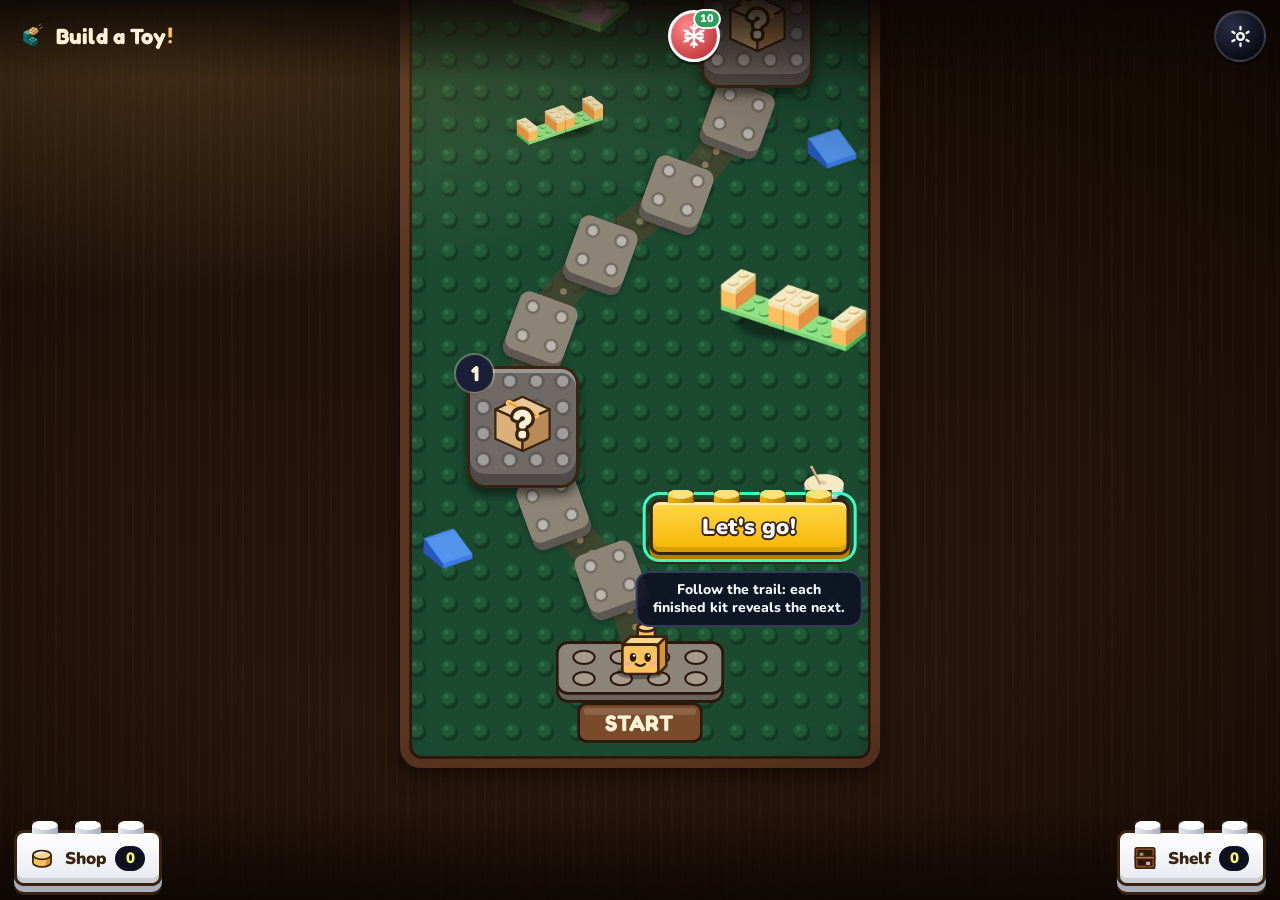
==== index.html @ f617d19a "Build a Toy! — versão web (bat-9c42437c9a61) Co-Authored-By: Claude Opus 5.5 <noreply@anthropic.com>" ====
<!doctype html>
<html lang="pt-BR">
<head>
<meta charset="utf-8">
<meta name="viewport" content="width=device-width,initial-scale=1,viewport-fit=cover,user-scalable=no">
<meta name="theme-color" content="#0c0604">
<meta name="apple-mobile-web-app-capable" content="yes">
<meta name="mobile-web-app-capable" content="yes">
<meta name="apple-mobile-web-app-status-bar-style" content="black-translucent">
<meta name="apple-mobile-web-app-title" content="Build a Toy!">
<link rel="apple-touch-icon" href="./apple-touch-icon.png">
<link rel="manifest" href="./manifest.webmanifest">
<title>Build a Toy!</title>
<link rel="icon" href="data:,">
  <script type="module" crossorigin src="./assets/index-BTfBE7_G.js"></script>
  <link rel="stylesheet" crossorigin href="./assets/index-BDLgvwLR.css">
</head>
<body>
<canvas id="cena"></canvas>
<div class="vinheta"></div>
<div id="carregando"><div class="logo grande" data-logo></div><p data-i18n="carregando">Acendendo a luminária…</p></div>

<!-- ===== mapa-tabuleiro (C2) + estante, lojinha e vitrine (C3; conteúdo montado por mapa.js, estante.js, loja.js e vitrine.js) ===== -->
<section id="mapa" class="tela" data-i18n-aria="mapaAria" aria-label="Mapa dos níveis"></section>
<section id="estante" class="tela" aria-labelledby="tituloEstante"></section>
<section id="loja" class="tela" aria-labelledby="tituloLoja"></section>
<div id="lojaFicha" role="dialog" aria-modal="true"></div>
<section id="vitrine" class="tela"></section>
<div id="ficha" role="dialog" aria-modal="true"></div>
<button id="pularCaminhada" type="button"></button>
<div id="mapaAviso" aria-live="polite"></div>

<!-- ===== HUD da partida ===== -->
<div id="botoes" class="so-jogo">
  <button class="redondo" id="btPausa" data-i18n-aria="pausaAria" aria-label="Pausa"><svg viewBox="0 0 24 24" fill="none" stroke="#fff" stroke-width="2.6" stroke-linecap="round"><path d="M5 7h14M5 12h14M5 17h14"/></svg></button>
  <button class="redondo" id="btSom" aria-label="Som ligado"><svg viewBox="0 0 24 24" fill="none" stroke="#fff" stroke-width="2.4" stroke-linecap="round" stroke-linejoin="round"><path d="M4 9.5h3.5L12 5.5v13l-4.5-4H4z" fill="#fff"/><path class="onda" d="M15.5 9a4 4 0 0 1 0 6"/><path class="onda" d="M18 6.5a7.5 7.5 0 0 1 0 11"/><path class="mudo" d="M16 9.5l5 5m0-5l-5 5" style="display:none"/></svg></button>
</div>
<div id="hud" class="so-jogo">
  <div class="hud-pilula">
    <div class="pilula bk-placa">
      <div class="selo"><i></i><i></i><b id="seloNum">1</b><small data-i18n="passo">PASSO</small></div>
      <div class="hud-meio">
        <div class="hud-titulo"><span data-i18n="passo">PASSO</span> <span id="tituloNum">1</span><small> / <span id="totalPassos">20</span></small></div>
        <div class="segs" id="segs"></div>
      </div>
      <span id="hudDesafio" class="hud-desafio" role="img" aria-label="Nível de desafio" hidden></span>
    </div>
    <div class="coracoes" id="coracoes" role="img" aria-label="3 corações"></div>
    <div id="combo" class="bk bk-amarelo" aria-hidden="true"><span class="combo-rot">COMBO</span><b id="comboNum">×1</b><span class="combo-barra"><i id="comboBarra"></i></span></div>
    <div id="nota" aria-hidden="true"></div>
  </div>
  <div id="cartaoPeca" class="bk-placa">
    <div class="cp-faixa" data-i18n="proximaPeca">PRÓXIMA PEÇA</div>
    <div class="cp-img"><img id="pecaImg" alt=""><span id="pecaCont">×1</span></div>
    <div id="pecaNome"></div><div id="pecaCor"></div>
    <span id="pecaAnuncio" aria-live="polite"></span>
  </div>
</div>
<div id="dica" class="so-jogo" aria-live="polite"></div>
<div id="bandejaA11y" class="so-leitor" role="group" aria-label="Bandeja de peças" data-i18n-aria="bandejaAria"></div>
<div id="semWebgl" class="tela" role="alert"><div class="menu-caixa bk-placa"><h2 data-i18n="semWebglTitulo">O 3D não abriu</h2><p data-i18n="semWebglTexto">Seu aparelho não conseguiu iniciar os gráficos. Seu progresso está salvo.</p><button class="bt prim bk bk-amarelo" id="btRecarregar" data-i18n="recarregar">Tentar de novo</button></div></div>

<!-- ===== cartões ===== -->
<div id="final" class="cartao-fixo" role="dialog" aria-modal="true" aria-labelledby="tituloFinal">
  <div class="cartao bk-placa">
    <div class="estrelas" id="estrelasFinal"></div>
    <div class="faixa"><div class="logo" data-logo="emp"></div><div class="etiqueta" id="etiquetaKit">CORA</div></div>
    <div class="corpo">
      <div class="titulo-final" id="tituloFinal" data-i18n="completa">MONTAGEM COMPLETA!</div>
      <div class="nota-linha"><span id="notaFinal" class="bk bk-amarelo nota-final"></span></div>
      <div class="moedas-linha" hidden><span class="so-leitor" id="fMoedasLeitor"></span><span class="moedas-vis" aria-hidden="true"><span class="moedas-ico"></span><b id="fMoedas">+0</b><small id="fMoedasDet"></small></span><span class="moedas-estante" id="fEstanteMsg" hidden></span></div>
      <div class="pilulas">
        <div class="pil"><span class="ico" style="background:#F3E743"><svg viewBox="0 0 24 24" fill="none" stroke="#0F121E" stroke-width="2.4" stroke-linejoin="round"><rect x="3" y="9" width="18" height="11" rx="2"/><path d="M6.5 9V6.5h4V9M13.5 9V6.5h4V9"/></svg></span><span id="fPecas">31</span><small data-i18n="pecas">PEÇAS</small></div>
        <div class="pil"><span class="ico" style="background:#3DE6D0"><svg viewBox="0 0 24 24" fill="none" stroke="#0F121E" stroke-width="2.6" stroke-linecap="round"><path d="M6 7h12M6 12h12M6 17h8"/></svg></span><span id="fPassos">20</span><small data-i18n="passos">PASSOS</small></div>
        <div class="pil"><span class="ico" style="background:#F59ACB"><svg viewBox="0 0 24 24" fill="none" stroke="#0F121E" stroke-width="2.4" stroke-linecap="round"><circle cx="12" cy="12" r="8"/><path d="M12 7.5V12l3 2"/></svg></span><span id="fTempo">00:00</span></div>
      </div>
      <!-- placar online: só aparece com o placar configurado (src/placar*.js) -->
      <div class="placar-linha" id="placarLinha" hidden><span class="pl-msg" id="fPlacarMsg" role="status" aria-live="polite"></span><button type="button" class="bk bk-branco bt-placar" id="btPlacarFinal"><span class="pl-trofeu"></span><span data-i18n="verPlacar">Ver placar</span></button></div>
    </div>
  </div>
  <div class="acoes">
    <p class="aviso-anuncio aviso-topo" id="avisoVitoria" data-i18n="avisoVitoria">Pode aparecer um anúncio antes de seguir no mapa.</p>
    <button class="bt prim bk bk-amarelo" id="btContinuar" disabled data-i18n="continuar">Continuar</button>
    <button class="bt bk bk-branco bt-dobrar" id="btDobrar" disabled hidden></button>
    <button class="bt bk bk-branco" id="btEstanteFinal" disabled data-i18n="voltarMapa">Voltar ao mapa</button>
  </div>
</div>
<!-- C3.1: contador de pininhos do cartão de vitória (as moedas voam da linha "+N" até aqui) -->
<div id="saldoVitoria" class="saldo-vitoria" hidden aria-hidden="true"><span class="sv-ico"></span><b id="svValor">0</b></div>
<div id="derrota" class="cartao-fixo" role="dialog" aria-modal="true" aria-labelledby="tituloCalma">
  <div class="cartao calma bk-placa">
    <div class="faixa suave"><div class="logo" data-logo="emp"></div><div class="etiqueta" id="etiquetaKit2">CORA</div></div>
    <div class="corpo">
      <div class="titulo-calma" id="tituloCalma" data-i18n="calmaTitulo">Vamos com calma</div>
      <p class="texto-calma" data-i18n="calmaTexto">Quando quiser, tente montar este kit de novo.</p>
      <div class="xicara" aria-hidden="true"></div>
    </div>
  </div>
  <div class="acoes">
    <button class="bt prim bk bk-amarelo bt-reviver" id="btReviver" disabled hidden><span class="rev-linha"><svg class="rev-cor" viewBox="0 0 24 22" aria-hidden="true"><path d="M12 21C5 15.4 1.5 11.6 1.5 7.4 1.5 4 4.1 1.5 7.3 1.5c2 0 3.7 1 4.7 2.6 1-1.6 2.7-2.6 4.7-2.6 3.2 0 5.8 2.5 5.8 5.9 0 4.2-3.5 8-10.5 13.6z" fill="#E8503A" stroke="#3A2410" stroke-width="2"/></svg><span class="rev-rot" data-i18n="reviver">Reviver com 1 coração</span></span><small class="rev-sub" data-i18n="reviverSub">assista um anúncio</small></button>
    <p class="aviso-anuncio" id="btReviverMsg" hidden data-i18n="reviverFalhou">Anúncio indisponível agora. Tente de novo.</p>
    <button class="bt prim bk bk-amarelo" id="btTentar" disabled data-i18n="tentar">Tentar de novo</button>
    <button class="bt bk bk-branco" id="btEstanteDerrota" disabled data-i18n="voltarMapa">Voltar ao mapa</button>
    <p class="aviso-anuncio" id="avisoDerrota" data-i18n="avisoDerrota">Pode aparecer um anúncio antes da nova tentativa.</p>
  </div>
</div>

<!-- ===== pausa, ajuda e configurações ===== -->
<div id="menu" class="sobreposicao" role="dialog" aria-modal="true">
  <div class="menu-caixa bk-placa">
    <div class="painel" id="pPausa">
      <h2 data-i18n="pausa">Pausa</h2>
      <button class="bt prim bk bk-amarelo" id="mContinuar" data-i18n="continuar">Continuar</button>
      <button class="bt bk bk-branco" id="mReiniciar" data-i18n="reiniciarNivel">Reiniciar nível</button>
      <button class="bt bk bk-branco" id="mComo" data-i18n="como">Como montar</button>
      <button class="bt bk bk-branco" id="mConfig" data-i18n="config">Configurações</button>
      <button class="bt bk bk-branco" id="mEstante" data-i18n="voltarMapa">Voltar ao mapa</button>
    </div>
    <div class="painel" id="pAjuda">
      <h2 data-i18n="como">Como montar</h2>
      <p data-i18n-html="ajuda1">O manual no tablet mostra o passo. A peça pedida aparece no cartão PRÓXIMA PEÇA, no canto.</p>
      <p data-i18n-html="ajuda2"><b>Toque</b> na peça certa da bandeja e ela voa até o lugar. Ou <b>arraste</b> e solte dentro do círculo ciano.</p>
      <p data-i18n-html="ajuda3">Arrastar a peça errada para dentro do círculo gasta um coração. Sem pressa: não tem relógio.</p>
      <button class="bt prim bk bk-amarelo" data-volta data-i18n="entendi">Entendi</button>
    </div>
    <div class="painel" id="pConfig">
      <h2 data-i18n="config">Configurações</h2>
      <label class="opcao"><span data-i18n="musica">Música</span><input type="checkbox" id="cMusica" checked></label>
      <label class="opcao"><span data-i18n="efeitos">Efeitos sonoros</span><input type="checkbox" id="cEfeitos" checked></label>
      <label class="opcao"><span data-i18n="vibrar">Vibrar ao encaixar</span><input type="checkbox" id="cVibrar" checked></label>
      <label class="opcao"><span><span data-i18n="conforto">Modo conforto</span> <small data-i18n="confortoSub">menos movimento, tela mais suave</small></span><input type="checkbox" id="cConforto"></label>
      <button class="bt bk bk-branco" id="cPrivacidade" hidden data-i18n="privacidade">Opções de privacidade</button>
      <a class="bt bk bk-branco" id="cPolitica" href="./privacidade.html" target="_blank" rel="noopener" data-i18n="politica">Política de privacidade</a>
      <label class="opcao"><span data-i18n="idioma">Idioma</span><select id="cIdioma"><option value="auto" data-i18n="idiomaAparelho">Idioma do aparelho</option><option value="pt-BR">Português (Brasil)</option><option value="en-US">English</option></select></label>
      <button class="bt prim bk bk-amarelo" data-volta data-i18n="voltar">Voltar</button>
    </div>
  </div>
</div>
<div id="manualGrande" class="sobreposicao" role="dialog" aria-modal="true" aria-label="Manual ampliado"><img id="manualImg" alt="" data-i18n-aria="manualAria"><button class="bt prim bk bk-amarelo" id="fecharManual" data-i18n="fecharManual">Fechar</button></div>
<div id="toque"></div>
<script>
// se o WebGL não existir ou a carga falhar antes de ficar pronto, mostra uma tela amigável (o save fica intacto)
(function(){var ok=false;try{var c=document.createElement('canvas');ok=!!(c.getContext('webgl2')||c.getContext('webgl'));}catch(e){}
var en=(navigator.language||'').toLowerCase().indexOf('en')===0;
window.__semWebgl=function(){var w=document.getElementById('semWebgl');if(!w)return;
 if(en){w.querySelector('h2').textContent="3D couldn't start";w.querySelector('p').textContent="Your device couldn't start the graphics. Your progress is saved.";w.querySelector('button').textContent='Try again';}
 document.getElementById('carregando').classList.add('fora');w.classList.add('ativa');
 try{window.Capacitor&&Capacitor.Plugins&&Capacitor.Plugins.SplashScreen&&Capacitor.Plugins.SplashScreen.hide();}catch(e){}};
if(!ok)document.addEventListener('DOMContentLoaded',window.__semWebgl);
window.addEventListener('error',function(){if(!window.__pronto)window.__semWebgl();},true);
setTimeout(function(){if(!window.__pronto)window.__semWebgl();},20000);
window.addEventListener('unhandledrejection',function(){if(!window.__pronto)window.__semWebgl();});
document.addEventListener('click',function(e){if(e.target&&e.target.id==='btRecarregar'){if(window.__recarregar)window.__recarregar();else location.reload();}});})();
</script>
<script>if ('serviceWorker' in navigator && isSecureContext) addEventListener('load', () => navigator.serviceWorker.register('./sw.js').catch(e => console.warn('sw', e)));</script>
</body>
</html>
---- assets/index-BDLgvwLR.css ----
@font-face{font-family:Fredoka;font-style:normal;font-weight:600;font-stretch:100%;font-display:swap;src:url(./Fredoka-600-latin-ext-CYrqKuxd.woff2)format("woff2");unicode-range:U+100-2BA,U+2BD-2C5,U+2C7-2CC,U+2CE-2D7,U+2DD-2FF,U+304,U+308,U+329,U+1D00-1DBF,U+1E00-1E9F,U+1EF2-1EFF,U+2020,U+20A0-20AB,U+20AD-20C4,U+2113,U+2C60-2C7F,U+A720-A7FF}@font-face{font-family:Fredoka;font-style:normal;font-weight:600;font-stretch:100%;font-display:swap;src:url(./Fredoka-600-latin-DM6njrJ3.woff2)format("woff2");unicode-range:U+??,U+131,U+152-153,U+2BB-2BC,U+2C6,U+2DA,U+2DC,U+304,U+308,U+329,U+2000-206F,U+20AC,U+2122,U+2191,U+2193,U+2212,U+2215,U+FEFF,U+FFFD}@font-face{font-family:Fredoka;font-style:normal;font-weight:700;font-stretch:100%;font-display:swap;src:url(./Fredoka-600-latin-ext-CYrqKuxd.woff2)format("woff2");unicode-range:U+100-2BA,U+2BD-2C5,U+2C7-2CC,U+2CE-2D7,U+2DD-2FF,U+304,U+308,U+329,U+1D00-1DBF,U+1E00-1E9F,U+1EF2-1EFF,U+2020,U+20A0-20AB,U+20AD-20C4,U+2113,U+2C60-2C7F,U+A720-A7FF}@font-face{font-family:Fredoka;font-style:normal;font-weight:700;font-stretch:100%;font-display:swap;src:url(./Fredoka-600-latin-DM6njrJ3.woff2)format("woff2");unicode-range:U+??,U+131,U+152-153,U+2BB-2BC,U+2C6,U+2DA,U+2DC,U+304,U+308,U+329,U+2000-206F,U+20AC,U+2122,U+2191,U+2193,U+2212,U+2215,U+FEFF,U+FFFD}@font-face{font-family:Nunito;font-style:normal;font-weight:700;font-display:swap;src:url(./Nunito-700-latin-ext-CXYtwYOx.woff2)format("woff2");unicode-range:U+100-2BA,U+2BD-2C5,U+2C7-2CC,U+2CE-2D7,U+2DD-2FF,U+304,U+308,U+329,U+1D00-1DBF,U+1E00-1E9F,U+1EF2-1EFF,U+2020,U+20A0-20AB,U+20AD-20C4,U+2113,U+2C60-2C7F,U+A720-A7FF}@font-face{font-family:Nunito;font-style:normal;font-weight:700;font-display:swap;src:url(./Nunito-700-latin-BzFMHfZw.woff2)format("woff2");unicode-range:U+??,U+131,U+152-153,U+2BB-2BC,U+2C6,U+2DA,U+2DC,U+304,U+308,U+329,U+2000-206F,U+20AC,U+2122,U+2191,U+2193,U+2212,U+2215,U+FEFF,U+FFFD}@font-face{font-family:Nunito;font-style:normal;font-weight:800;font-display:swap;src:url(./Nunito-700-latin-ext-CXYtwYOx.woff2)format("woff2");unicode-range:U+100-2BA,U+2BD-2C5,U+2C7-2CC,U+2CE-2D7,U+2DD-2FF,U+304,U+308,U+329,U+1D00-1DBF,U+1E00-1E9F,U+1EF2-1EFF,U+2020,U+20A0-20AB,U+20AD-20C4,U+2113,U+2C60-2C7F,U+A720-A7FF}@font-face{font-family:Nunito;font-style:normal;font-weight:800;font-display:swap;src:url(./Nunito-700-latin-BzFMHfZw.woff2)format("woff2");unicode-range:U+??,U+131,U+152-153,U+2BB-2BC,U+2C6,U+2DA,U+2DC,U+304,U+308,U+329,U+2000-206F,U+20AC,U+2122,U+2191,U+2193,U+2212,U+2215,U+FEFF,U+FFFD}@font-face{font-family:Nunito;font-style:normal;font-weight:900;font-display:swap;src:url(./Nunito-700-latin-ext-CXYtwYOx.woff2)format("woff2");unicode-range:U+100-2BA,U+2BD-2C5,U+2C7-2CC,U+2CE-2D7,U+2DD-2FF,U+304,U+308,U+329,U+1D00-1DBF,U+1E00-1E9F,U+1EF2-1EFF,U+2020,U+20A0-20AB,U+20AD-20C4,U+2113,U+2C60-2C7F,U+A720-A7FF}@font-face{font-family:Nunito;font-style:normal;font-weight:900;font-display:swap;src:url(./Nunito-700-latin-BzFMHfZw.woff2)format("woff2");unicode-range:U+??,U+131,U+152-153,U+2BB-2BC,U+2C6,U+2DA,U+2DC,U+304,U+308,U+329,U+2000-206F,U+20AC,U+2122,U+2191,U+2193,U+2212,U+2215,U+FEFF,U+FFFD}:root{--bk-contorno:#3a2410;--bk-am-1:#ffd84a;--bk-am-2:#f5b400;--bk-am-lado:#b97f00;--bk-am-pino:#ffe27a;--bk-br-1:#fff;--bk-br-2:#e6e9f0;--bk-br-lado:#a9afbf;--bk-br-pino:#fff;--bk-az-1:#3a4370;--bk-az-2:#1b2140;--bk-az-lado:#0b0e1e;--bk-az-pino:#4a548a;--bk-raio:10px}.bk-texto-branco{color:#fff;-webkit-text-stroke:.16em var(--bk-contorno);paint-order:stroke fill;text-shadow:0 .1em 0 var(--bk-contorno)}.bk{border:3px solid var(--bk-contorno);border-radius:var(--bk-raio);cursor:pointer;--cor1:var(--bk-br-1);--cor2:var(--bk-br-2);--lado:var(--bk-br-lado);--pino:var(--bk-br-pino);background:linear-gradient(180deg,var(--cor1) 0%,var(--cor2) 100%);box-shadow:inset 0 3px 0 #ffffff8c,inset 0 -5px 0 #0000001f,0 6px 0 var(--lado),0 9px 0 var(--bk-contorno);margin-top:13px;margin-bottom:9px;transition:transform 80ms,box-shadow 80ms;display:block;position:relative}.bk:before{content:"";pointer-events:none;background:radial-gradient(ellipse 13px 5px at 50% 4px,var(--pino) 0 92%,transparent 100%) 0 0/var(--bk-passo,40px) 13px space no-repeat, linear-gradient(90deg,transparent 7px,var(--cor2) 7px,var(--lado) calc(var(--bk-passo,40px) - 7px),transparent calc(var(--bk-passo,40px) - 7px)) 0 4px/var(--bk-passo,40px) 9px space no-repeat;height:13px;-webkit-mask:linear-gradient(90deg,transparent 7px,#000 7px calc(var(--bk-passo,40px) - 7px),transparent calc(var(--bk-passo,40px) - 7px)) 0 0/var(--bk-passo,40px) 100% space no-repeat;-webkit-mask:linear-gradient(90deg,transparent 7px,#000 7px calc(var(--bk-passo,40px) - 7px),transparent calc(var(--bk-passo,40px) - 7px)) 0 0/var(--bk-passo,40px) 100% space no-repeat;mask:linear-gradient(90deg,transparent 7px,#000 7px calc(var(--bk-passo,40px) - 7px),transparent calc(var(--bk-passo,40px) - 7px)) 0 0/var(--bk-passo,40px) 100% space no-repeat;filter:drop-shadow(2px 0 0 var(--bk-contorno)) drop-shadow(-2px 0 0 var(--bk-contorno)) drop-shadow(0 -2px 0 var(--bk-contorno));position:absolute;top:-12px;left:8px;right:8px}.bk:active{box-shadow:inset 0 3px 0 #ffffff80,inset 0 -5px 0 #0000001f,0 1px 0 var(--lado),0 4px 0 var(--bk-contorno);transform:translateY(5px)}.bk.bk-amarelo{--cor1:var(--bk-am-1);--cor2:var(--bk-am-2);--lado:var(--bk-am-lado);--pino:var(--bk-am-pino);color:#fff;-webkit-text-stroke:.16em var(--bk-contorno);paint-order:stroke fill;text-shadow:0 .1em 0 var(--bk-contorno)}.bk.bk-branco{color:var(--bk-contorno)}.bk.bk-azul{--cor1:var(--bk-az-1);--cor2:var(--bk-az-2);--lado:var(--bk-az-lado);--pino:var(--bk-az-pino);color:#fff}.bk[disabled],.bk[aria-disabled=true]{filter:saturate(.35)brightness(.78);cursor:default}.bk-placa{position:relative}.bk-placa:before{content:"";z-index:1;pointer-events:none;background:radial-gradient(ellipse 12px 4.5px at 50% 4px,var(--placa-pino,#fff) 0 92%,transparent 100%) 0 0/34px 12px space no-repeat, linear-gradient(90deg,transparent 5px,var(--placa-cor,#e9eef0) 5px,var(--placa-lado,#b8c0c8) 29px,transparent 29px) 0 4px/34px 8px space no-repeat;height:12px;filter:drop-shadow(2px 0 0 var(--bk-contorno)) drop-shadow(-2px 0 0 var(--bk-contorno)) drop-shadow(0 -2px 0 var(--bk-contorno));position:absolute;top:-11px;left:20px;right:20px;-webkit-mask:linear-gradient(90deg,#0000 5px,#000 5px 29px,#0000 29px) 0 0/34px 100% space no-repeat;mask:linear-gradient(90deg,#0000 5px,#000 5px 29px,#0000 29px) 0 0/34px 100% space no-repeat}@media (prefers-reduced-motion:reduce){.bk{transition:none}}#mapa{--L:min(calc(100vw - var(--sa-esq) - var(--sa-dir) - 16px),480px);--u:calc(var(--L)/360);z-index:10;color:#fff2d7;font-family:var(--fonte-texto);background:#1a0e07;display:none;position:fixed;inset:0}#mapa.ativa{display:block}@media (orientation:landscape){#mapa{--L:min(calc(100vw - var(--sa-esq) - var(--sa-dir) - 16px),480px,115vh)}}#mapa [hidden],#mapaAviso:empty{display:none!important}.mapa-fundo{background:repeating-linear-gradient(90deg,#ffffff05 0 2px,#0000 2px 11px),linear-gradient(#1a0e07,#2b170c);position:absolute;inset:0}.mapa-brilho{z-index:3;pointer-events:none;background:radial-gradient(70% 42% at 12% 3%,#ffc35e33,#0000 72%),radial-gradient(80% 70% at 46%,#0000 48%,#0c050180 86%,#060200bf 100%);position:absolute;inset:0}.mapa-rolagem{touch-action:pan-y;overscroll-behavior:contain;scrollbar-width:none;padding:calc(var(--sa-top) + 72px) 0 calc(var(--sa-baixo) + 132px);position:absolute;inset:0;overflow:hidden auto}.mapa-rolagem::-webkit-scrollbar{display:none}.mapa-rolagem.travada{overflow-y:hidden}.mapa-palco{width:calc(var(--u)*360);border-radius:calc(var(--u)*16);box-shadow:0 calc(var(--u)*6) calc(var(--u)*14) #00000080;contain:layout style;background-color:#1b4a31;margin:0 auto;position:relative}.mapa-palco:after{content:"";border-radius:inherit;pointer-events:none;box-shadow:inset 0 0 0 calc(var(--u)*7) #5a3420,inset 0 0 0 calc(var(--u)*9) #2b170c,inset 0 calc(var(--u)*9) calc(var(--u)*18) #00000059;position:absolute;inset:0}.placa-regiao{pointer-events:none;background-color:var(--pc);--pino:radial-gradient(circle at 45% 41%,#ffffff17 0 calc(var(--u)*1.4),transparent calc(var(--u)*2)), radial-gradient(circle at 50% 46%,var(--p0) 0 calc(var(--u)*4.6),var(--p1) calc(var(--u)*4.7) calc(var(--u)*5.6),transparent calc(var(--u)*6)), radial-gradient(circle at 55% 54%,#00000042 0 calc(var(--u)*5.8),transparent calc(var(--u)*6.8));background-image:var(--pino);background-size:calc(var(--u)*24) calc(var(--u)*24);background-position:0 var(--py,0);width:100%;position:absolute;left:0}.placa-regiao:not(.pr-base){box-shadow:inset 0 calc(var(--u)*-2) 0 #0b0f0c,inset 0 calc(var(--u)*-3) 0 #ffffff0f}.placa-regiao.pr-base{border-radius:0 0 calc(var(--u)*16) calc(var(--u)*16)}.placa-regiao.pr-topo{border-radius:calc(var(--u)*16) calc(var(--u)*16) 0 0}.placa-regiao.pr-topo.pr-base{border-radius:calc(var(--u)*16)}.placa-regiao.r1{--pc:#1b4a31;--p0:#215a3a;--p1:#1c4f33}.placa-regiao.r2{--pc:#3a3124;--p0:#463c2d;--p1:#3f3528}.placa-regiao.r3{--pc:#153526;--p0:#1b4331;--p1:#183b2b}.placa-regiao.r4{--pc:#262a35;--p0:#30353f;--p1:#2b303a;--nv:#dce8f0b3;background-image:radial-gradient(circle at calc(var(--u)*60) calc(var(--u)*59),var(--nv) 0 calc(var(--u)*4.4),transparent calc(var(--u)*4.9)), radial-gradient(circle at calc(var(--u)*108) calc(var(--u)*35),var(--nv) 0 calc(var(--u)*4.4),transparent calc(var(--u)*4.9)), radial-gradient(circle at calc(var(--u)*36) calc(var(--u)*131),var(--nv) 0 calc(var(--u)*4.4),transparent calc(var(--u)*4.9)),var(--pino);background-size:calc(var(--u)*120) calc(var(--u)*96),calc(var(--u)*168) calc(var(--u)*120),calc(var(--u)*216) calc(var(--u)*168),calc(var(--u)*24) calc(var(--u)*24),calc(var(--u)*24) calc(var(--u)*24),calc(var(--u)*24) calc(var(--u)*24);background-position:0 var(--py,0)}.placa-regiao.r5{--pc:#1c1938;--p0:#252147;--p1:#201c40;background-image:radial-gradient(circle at calc(var(--u)*84) calc(var(--u)*83),#ffe9a3 0 calc(var(--u)*2.6),#ffe9a32e calc(var(--u)*3) calc(var(--u)*5.2),transparent calc(var(--u)*5.6)), radial-gradient(circle at calc(var(--u)*156) calc(var(--u)*107),#f59acb 0 calc(var(--u)*2.4),#f59acb29 calc(var(--u)*2.8) calc(var(--u)*5),transparent calc(var(--u)*5.4)),var(--pino);background-size:calc(var(--u)*168) calc(var(--u)*144),calc(var(--u)*240) calc(var(--u)*192),calc(var(--u)*24) calc(var(--u)*24),calc(var(--u)*24) calc(var(--u)*24),calc(var(--u)*24) calc(var(--u)*24);background-position:0 var(--py,0)}.mapa-bandas{pointer-events:none;position:absolute;inset:0;overflow:clip visible}.banda{pointer-events:none;width:100%;height:0;position:absolute;top:0;left:0}.banda svg{pointer-events:none;width:100%;display:block;position:absolute;left:0;overflow:visible}.decor3d{pointer-events:none;opacity:0;transform-origin:50% 62%;-webkit-user-select:none;user-select:none;height:auto;transition:opacity .35s;position:absolute}.decor3d.pronta{opacity:1}.decor3d.ja{transition:none}.surp-pend{visibility:hidden}.faisca{width:calc(var(--u)*4);height:calc(var(--u)*4);margin:calc(var(--u)*-2) 0 0 calc(var(--u)*-2);border-radius:calc(var(--u)*1.2);pointer-events:none;position:absolute}#mapa.calmo .decor3d{transition-duration:.16s}.mapa-svg{pointer-events:none;width:100%;display:block;position:absolute;left:0;overflow:visible}.mapa-barra{z-index:6;pointer-events:none;padding:calc(var(--sa-top) + 10px) calc(var(--sa-dir) + 14px) 18px calc(var(--sa-esq) + 14px);background:linear-gradient(#0c0604db,#0c060400);justify-content:space-between;align-items:center;display:flex;position:absolute;top:0;left:0;right:0}.mapa-barra>*{pointer-events:auto}.mapa-barra .logo{font-size:22px}#mapa #btConfigEstante{position:static}#btColecao{z-index:6;right:calc(var(--sa-dir) + 14px);bottom:calc(var(--sa-baixo) + 18px);min-width:56px;height:56px;font:900 17px/1 var(--fonte-texto);white-space:nowrap;align-items:center;gap:8px;margin:0;padding:0 16px 0 14px;display:flex;position:absolute}#btColecao svg{flex:none;width:26px;height:26px}#btColecao .col-sep{display:none}#btColecao .col-n{font:900 15px/1 var(--fonte-texto);background:var(--tinta);color:#f3f572;border-radius:999px;padding:5px 9px}#btIrAtual{z-index:6;left:calc(var(--sa-esq) + 14px);bottom:calc(var(--sa-baixo) + 84px);width:52px;height:52px;position:absolute}.mapa-acoes{z-index:6;pointer-events:none;padding:22px calc(var(--sa-dir) + 14px) calc(var(--sa-baixo) + 14px) calc(var(--sa-esq) + 14px);background:linear-gradient(#0c060400,#0c0604d1);justify-content:space-between;align-items:flex-end;gap:10px;display:flex;position:absolute;bottom:0;left:0;right:0}.mapa-acoes>*{pointer-events:auto}#mapa.andando .mapa-acoes{visibility:hidden}.ma-bt{min-width:56px;height:56px;font:900 17px/1 var(--fonte-texto);white-space:nowrap;cursor:pointer;align-items:center;gap:8px;margin:0;padding:0 14px 0 10px;display:inline-flex;position:relative}.ma-ico{place-items:center;width:30px;height:30px;display:grid}.ma-ico svg{display:block}.ma-n{font:900 15px/1 var(--fonte-texto);background:var(--tinta);color:#f3f572;text-align:center;border-radius:999px;min-width:30px;padding:5px 9px}.ma-selo{border:2.5px solid var(--tinta);background:#e0585c;border-radius:50%;width:16px;height:16px;position:absolute;top:-5px;right:-5px}.ma-bt:focus-visible{outline:3px solid var(--ciano);outline-offset:3px}@media (max-width:359px){.ma-rot{display:none}}#mapa :focus-visible,.ficha :focus-visible,#pularCaminhada:focus-visible{outline:3px solid var(--ciano);outline-offset:4px}.mapa-seguir{z-index:5;width:calc(var(--u)*170);flex-direction:column;align-items:center;display:flex;position:absolute;transform:translate(-50%)}#btSeguir{min-width:calc(var(--u)*150);height:56px;font:900 22px/50px var(--fonte-texto);letter-spacing:.02em;margin:0;padding:0 30px}.mapa-dica{color:#f4fbff;font:800 14px/1.3 var(--fonte-texto);text-align:center;background:#0e1122e6;border:2px solid #333b60;border-radius:14px;margin:16px 0 0;padding:8px 14px}.casa{--cor:#8d8478;--lado:#5f5852;width:calc(var(--u)*46);height:calc(var(--u)*46);margin:calc(var(--u)*-23) 0 0 calc(var(--u)*-23);transform:rotate(var(--rot,0deg));pointer-events:none;position:absolute}.casa-topo{border-radius:calc(var(--u)*8);background-color:var(--cor);background-image:radial-gradient(circle at 50% 46%,#fff6 0 calc(var(--u)*3.4),#0003 calc(var(--u)*3.9) calc(var(--u)*5.2),transparent calc(var(--u)*5.6));box-shadow:0 calc(var(--u)*6) 0 var(--lado),0 calc(var(--u)*7) calc(var(--u)*5) #00000059;background-size:50% 50%;transition:background-color .2s,box-shadow .2s;position:absolute;inset:0}.mapa-niveis{margin:0;padding:0;list-style:none;position:absolute;inset:0}.no-mapa{width:calc(var(--u)*84);height:calc(var(--u)*84);margin:calc(var(--u)*-42) 0 0 calc(var(--u)*-42);color:inherit;font:inherit;cursor:pointer;touch-action:pan-y;--cor:#ffc35e;--lado:#d9952f;-webkit-tap-highlight-color:transparent;background:0 0;border:0;padding:0;position:absolute;overflow:visible}.no-mapa[data-estado=bloqueado]{--cor:#6f6a66;--lado:#4f4a47}.no-corpo{display:block;position:absolute;inset:0}.no-placa{width:100%;height:calc(var(--u)*92);box-sizing:border-box;border:calc(var(--u)*2.5) solid #3a2410;border-radius:calc(var(--u)*14);background-color:var(--lado);box-shadow:0 calc(var(--u)*5) calc(var(--u)*7) #00000080;position:absolute;top:0;left:0}.no-topo{height:calc(var(--u)*79);border-radius:calc(var(--u)*11.5);background-color:var(--cor);background-image:radial-gradient(circle at 50% 46%,#ffffff57 0 calc(var(--u)*4),#00000026 calc(var(--u)*4.4) calc(var(--u)*6),transparent calc(var(--u)*6.4));box-shadow:inset 0 calc(var(--u)*3) 0 #ffffff4d;background-size:25% 25%;position:absolute;top:0;left:0;right:0}.no-clarao{width:calc(var(--u)*100);height:calc(var(--u)*100);margin:calc(var(--u)*-50) 0 0 calc(var(--u)*-50);opacity:0;pointer-events:none;background:radial-gradient(circle,#fff2d7 0,#fff2d700 68%);border-radius:50%;position:absolute;top:50%;left:50%}.no-miolo{width:calc(var(--u)*70);height:calc(var(--u)*70);margin:calc(var(--u)*-35) 0 0 calc(var(--u)*-35);pointer-events:none;position:absolute;top:50%;left:50%}.no-img{object-fit:contain;pointer-events:none;width:100%;height:100%;position:absolute;inset:0}.no-caixa{inset:calc(var(--u)*9);display:block;position:absolute}.cx-base,.cx-tampa{background:50%/100% 100% no-repeat;width:100%;height:100%;display:block;position:absolute;top:0;left:0}.cx-base{background-image:url("data:image/svg+xml,%3Csvg xmlns='http://www.w3.org/2000/svg' viewBox='0 0 52 56'%3E%3Cg stroke='%233A2410' stroke-width='1.8' stroke-linejoin='round'%3E%3Cpolygon points='4,18 26,28 26,52 4,42' fill='%23D9B07A'/%3E%3Cpolygon points='26,28 48,18 48,42 26,52' fill='%23B88A55'/%3E%3C/g%3E%3C/svg%3E")}.cx-tampa{background-image:url("data:image/svg+xml,%3Csvg xmlns='http://www.w3.org/2000/svg' viewBox='0 0 52 56'%3E%3Cpolygon points='4,18 26,8 48,18 26,28' fill='%23E8C89A' stroke='%233A2410' stroke-width='1.8' stroke-linejoin='round'/%3E%3Cpath d='M15 13l22 10' stroke='%23FFC35E' stroke-width='5' stroke-linecap='round'/%3E%3Cpath d='M15 13l22 10' stroke='%233A2410' stroke-width='1' stroke-linecap='round' opacity='.35'/%3E%3C/svg%3E")}.cx-q{left:0;right:0;top:calc(var(--u)*12);text-align:center;font:700 calc(var(--u)*30)/1 var(--fonte-titulo);color:#fff2d7;-webkit-text-stroke:calc(var(--u)*5) #3a2410;paint-order:stroke fill;position:absolute}.no-selo{left:calc(var(--u)*-8);top:calc(var(--u)*-8);width:calc(var(--u)*28);height:calc(var(--u)*28);box-shadow:0 0 0 calc(var(--u)*1.6) #fff2d74d,0 calc(var(--u)*2) 0 #0006;color:#fff2d7;font:700 calc(var(--u)*16)/1 var(--fonte-titulo);background:#1a1f37;border-radius:50%;place-items:center;display:grid;position:absolute}.no-rotulo{left:calc(var(--u)*-34);right:calc(var(--u)*-34);top:calc(var(--u)*80);pointer-events:none;justify-content:center;display:flex;position:absolute}.no-nome{padding:calc(var(--u)*2.5) calc(var(--u)*11);border:calc(var(--u)*2) solid #3a2410;color:#3a2410;box-shadow:0 calc(var(--u)*2.5) 0 #d9952f;font:700 calc(var(--u)*15)/1.2 var(--fonte-titulo);white-space:nowrap;background:#ffc35e;border-radius:999px}.no-mapa[data-estado=concluido] .no-nome{box-shadow:0 calc(var(--u)*2.5) 0 #8a6a42;background:#c49763}.no-estrelas{left:0;right:0;top:calc(var(--u)*-31);height:calc(var(--u)*28);pointer-events:none;position:absolute}.est{width:calc(var(--u)*24);height:calc(var(--u)*24);fill:#00000059;stroke:#3a2410;stroke-width:1.5px;stroke-linejoin:round}.no-estrelas .est{top:calc(var(--u)*7);position:absolute}.no-estrelas .est:first-child{left:calc(50% - var(--u)*37);transform:rotate(-16deg)}.no-estrelas .est:nth-child(2){left:calc(50% - var(--u)*12);top:0}.no-estrelas .est:nth-child(3){left:calc(50% + var(--u)*13);transform:rotate(16deg)}.est.on{fill:#ffd84a}.no-tent{right:calc(var(--u)*-8);top:calc(var(--u)*-8);width:calc(var(--u)*28);height:calc(var(--u)*28);pointer-events:none;position:absolute}.no-tent svg{width:100%;height:100%;display:block}.no-halo-w{inset:calc(var(--u)*-9);pointer-events:none;position:absolute}.no-halo{border-radius:calc(var(--u)*22);border:calc(var(--u)*4) solid #ffc35ee6;animation:1.6s ease-in-out infinite mapaHalo;position:absolute;inset:0}@keyframes mapaHalo{0%{opacity:.95;transform:scale(.96)}to{opacity:0;transform:scale(1.15)}}.no-pino{width:calc(var(--u)*10);height:calc(var(--u)*10);margin:calc(var(--u)*-5) 0 0 calc(var(--u)*-5);border-radius:calc(var(--u)*3);opacity:0;pointer-events:none;border:1.5px solid #3a2410;position:absolute;top:50%;left:50%}.peao{pointer-events:none;z-index:4;width:0;height:0;position:absolute;top:0;left:0}.peao-sombra{left:calc(var(--u)*-17);top:calc(var(--u)*-5);width:calc(var(--u)*34);height:calc(var(--u)*10);opacity:.35;background:#000;border-radius:50%;position:absolute}.peao-arco{left:calc(var(--u)*-17);top:calc(var(--u)*-40);width:calc(var(--u)*40);height:calc(var(--u)*48);display:block;position:absolute}.peao-flip,.peao-resp,.peao-corpo{transform-origin:calc(var(--u)*17) calc(var(--u)*40);display:block;position:absolute;inset:0}.peao-corpo svg{width:100%;height:100%;display:block;overflow:visible}.peao-resp{animation:2.4s ease-in-out infinite mapaResp}@keyframes mapaResp{50%{transform:translateY(calc(var(--u)*-2))}}#mapa.andando .peao-resp,#mapa.calmo .peao-resp,#mapa.calmo .no-halo,body.conforto #mapa .peao-resp,body.conforto #mapa .no-halo{animation:none}#mapa.calmo .no-halo,body.conforto #mapa .no-halo{opacity:.55;transform:scale(1.06)}#mapa.calmo .casa-topo{transition-duration:.16s}@media (prefers-reduced-motion:reduce){#mapa .peao-resp,#mapa .no-halo{animation:none}#mapa .no-halo{opacity:.55;transform:scale(1.06)}}#pularCaminhada{z-index:30;cursor:pointer;touch-action:manipulation;-webkit-tap-highlight-color:transparent;background:0 0;border:0;margin:0;padding:0;display:none;position:fixed;inset:0}#pularCaminhada.visivel{display:block}.pular-txt{left:calc(var(--sa-esq) + 14px);bottom:calc(var(--sa-baixo) + 30px);color:#f4fbff;font:800 16px/1.2 var(--fonte-texto);white-space:nowrap;background:#0e1122e0;border:2px solid #333b60;border-radius:999px;padding:10px 22px;position:absolute}#mapaAviso{z-index:31;left:50%;bottom:calc(var(--sa-baixo) + 146px);color:#f4fbff;max-width:min(90vw,440px);font:800 16px/1.3 var(--fonte-texto);text-align:center;opacity:0;pointer-events:none;background:#0e1122f0;border:2px solid #333b60;border-radius:18px;padding:10px 18px;transition:opacity .2s;position:fixed;transform:translate(-50%)}#mapaAviso.visivel{opacity:1}#mapaAviso.com-atalho{pointer-events:auto;flex-direction:column;align-items:center;gap:10px;padding:12px 18px 14px;display:flex}#mapaAviso.com-atalho .bk{min-height:48px;font:900 17px/44px var(--fonte-texto);margin:0;padding:0 22px}.ficha{z-index:25;padding:calc(var(--sa-top) + 16px) 0 calc(var(--sa-baixo) + 14px);justify-content:center;align-items:flex-end;display:none;position:fixed;inset:0}.ficha.aberta{display:flex}.ficha-fundo{background:#0a080e9e;position:absolute;inset:0}.ficha-cartao{--placa-cor:#f3f572;--placa-lado:#c9a21e;--placa-pino:#fbfa9a;border:4px solid var(--tinta);width:min(92vw,440px);color:var(--tinta);background:#f3fbf0;border-radius:22px;margin-top:20px;position:relative;box-shadow:0 6px #080a1299,0 16px 34px #00000073}.ficha-faixa{border-bottom:4px solid var(--tinta);background:radial-gradient(circle,#f6f5aa 0 3px,#0000 3.5px) 0 0/18px 18px,linear-gradient(#f3f572,#ebcf3b);border-radius:17px 17px 0 0;justify-content:space-between;align-items:center;height:56px;padding:0 6px 0 18px;display:flex}.ficha-etiqueta{background:var(--tinta);color:#f3f572;font:900 13px/1 var(--fonte-texto);letter-spacing:.1em;border-radius:999px;padding:8px 14px}.ficha-fechar{border:3px solid var(--tinta);cursor:pointer;background:#fff;border-radius:50%;place-items:center;width:48px;height:48px;padding:0;display:grid;box-shadow:0 3px #b9bec9}.ficha-fechar svg{width:24px;height:24px}.ficha-corpo{max-height:calc(100vh - var(--sa-top) - var(--sa-baixo) - 120px);touch-action:pan-y;scrollbar-width:none;padding:16px 18px 22px;overflow-y:auto}.ficha-topo{align-items:center;gap:14px;display:flex}.ficha-img{object-fit:contain;background:radial-gradient(circle,#f3f5728c,#f3f57200 70%);flex:none;width:128px;height:128px}.ficha-textos{min-width:0}.ficha-textos h2{font:700 32px/1.05 var(--fonte-titulo);color:var(--tinta);margin:0}.ficha-sub{font:800 17px/1.2 var(--fonte-texto);color:#6b5236;margin:4px 0 0}.ficha-meta{font:900 13px/1.2 var(--fonte-texto);letter-spacing:.06em;color:#6b5236;margin:8px 0 0}.ficha-estado{font:800 15px/1.3 var(--fonte-texto);background:#fff1c7;border:2px solid #e3c776;border-radius:12px;margin:14px 0 0;padding:9px 12px}.ficha-estrelas{align-items:center;gap:14px;margin-top:14px;display:flex}.fe-st{gap:3px;display:flex}.ficha-estrelas .est{width:30px;height:30px}.fe-tempo{font:900 14px/1 var(--fonte-texto);color:#6b5236}.ficha-acoes{flex-direction:column;gap:6px;margin-top:10px;display:flex}.ficha-acoes .bk{width:100%;min-height:56px;font:900 21px/50px var(--fonte-texto);text-align:center;margin-top:16px;margin-bottom:9px;padding:0 18px}.ficha-acoes .bk[hidden]{display:none}@media (orientation:landscape) and (max-height:560px){.ficha{padding-top:calc(var(--sa-top) + 8px);padding-bottom:calc(var(--sa-baixo) + 8px);align-items:center}.ficha-cartao{width:min(60vw,440px);margin-top:12px}.ficha-faixa{height:46px}.ficha-fechar{width:44px;height:44px}.ficha-corpo{max-height:calc(100vh - var(--sa-top) - var(--sa-baixo) - 90px);padding:12px 16px 14px}.ficha-img{width:96px;height:96px}.ficha-textos h2{font-size:26px}.ficha-acoes{flex-direction:row;gap:12px;margin-top:2px}.ficha-acoes .bk{flex:1;width:auto;min-height:52px;margin-top:12px;font-size:18px;line-height:46px}}.no-mapa[data-dif=dificil] .no-placa{border-color:#e8503a;border-width:calc(var(--u)*3)}.no-desafio{pointer-events:none;position:absolute;inset:0}.no-desafio i{width:calc(var(--u)*9);height:calc(var(--u)*9);border:calc(var(--u)*1.6) solid #3a2410;box-shadow:inset 0 calc(var(--u)*1.4) 0 #ffffff73;background:#f2b628;border-radius:50%;position:absolute}.no-desafio i:first-child{left:calc(var(--u)*25);top:calc(var(--u)*3)}.no-desafio i:nth-child(2){right:calc(var(--u)*25);top:calc(var(--u)*3)}.no-desafio i:nth-child(3){left:calc(var(--u)*5);top:calc(var(--u)*63)}.no-desafio i:nth-child(4){right:calc(var(--u)*5);top:calc(var(--u)*63)}.no-pimenta{right:calc(var(--u)*-15);top:calc(var(--u)*2);width:calc(var(--u)*26);height:calc(var(--u)*26);box-shadow:0 0 0 calc(var(--u)*2) #3a2410,0 calc(var(--u)*2) 0 calc(var(--u)*2) #00000059;background:#fff2d7;border-radius:50%;place-items:center;display:grid;position:absolute}.no-pimenta svg{width:calc(var(--u)*22);height:calc(var(--u)*22);display:block}.no-mapa[data-dif=dificil] .no-tent{right:auto;left:calc(var(--u)*-8);top:calc(var(--u)*24)}.casa.pre-desafio:after{content:"";inset:calc(var(--u)*-4) calc(var(--u)*-4) calc(var(--u)*-10);border-radius:calc(var(--u)*11);border:calc(var(--u)*3) solid #e8503a;box-shadow:0 0 calc(var(--u)*6) #e8503a8c;pointer-events:none;position:absolute}.ficha-dif{flex-wrap:wrap;align-items:center;gap:6px 10px;margin:10px 0 0;display:flex}.ficha-dif[hidden]{display:none}.fd-selo{border:2px solid var(--tinta);font:900 13px/1.1 var(--fonte-texto);letter-spacing:.06em;color:var(--tinta);background:#cfe8f7;border-radius:999px;align-items:center;gap:4px;padding:4px 10px;display:inline-flex}.ficha-dif[data-dif=dificil] .fd-selo{color:#fff2d7;background:#e8503a;padding-left:6px}.fd-selo svg{flex:none;width:20px;height:20px;display:block}.fd-txt{font:800 14px/1.25 var(--fonte-texto);color:#6b5236}#fichaAviso.ficha-aviso{color:#6b5640;text-shadow:none;font-size:13px}#combo{z-index:3;pointer-events:none;cursor:default;--bk-passo:26px;text-align:center;transform-origin:50% 80%;min-width:76px;margin:0;padding:2px 12px 0;display:none;position:absolute;top:calc(100% + 14px);right:2px}#combo.visivel{display:block}#combo:before{left:6px;right:6px}#combo .combo-rot{font:900 11px/1 var(--fonte-texto);letter-spacing:.12em;-webkit-text-stroke:.28em var(--bk-contorno);margin-top:3px;display:block}#comboNum{font:900 30px/1.05 var(--fonte-titulo,var(--fonte-texto));padding-bottom:4px;display:block}#combo[data-faixa=laranja]{--cor1:#ffb255;--cor2:#f07a12;--lado:#a84e00;--pino:#ffc98a}#combo[data-faixa=vermelho]{--cor1:#ff6b5a;--cor2:#d9302a;--lado:#8e1a14;--pino:#ff968a}#combo[data-faixa=azul]{--cor1:#5ab0ff;--cor2:#1f6fd6;--lado:#0e3f86;--pino:#8cc8ff}body.paisagem #combo{top:6px;right:-90px}.combo-part{z-index:-1;background:var(--c);border:1.5px solid var(--bk-contorno);pointer-events:none;border-radius:2px;position:absolute}.combo-part:before{content:"";background:var(--c);border:1.5px solid var(--bk-contorno);border-bottom:0;border-radius:3px 3px 0 0;width:44%;height:4px;position:absolute;top:-4px;left:28%}#nota{z-index:3;pointer-events:none;white-space:nowrap;font:900 26px/1 var(--fonte-titulo);letter-spacing:.02em;color:#fff;-webkit-text-stroke:.2em var(--bk-contorno);paint-order:stroke fill;text-shadow:0 .12em 0 var(--bk-contorno);transform-origin:50% 70%;display:none;position:absolute;top:calc(100% + 92px);right:0}#nota.visivel{display:block}#nota[data-nota=perfeito]{color:#ffd84a;text-shadow:0 .12em 0 var(--bk-contorno),0 0 18px #ffd84aa6;font-size:30px}#nota[data-nota=otimo]{color:#7cc4ff}#nota[data-nota=bom]{color:#8fe08a}body.paisagem #nota{top:96px;right:-90px}.nota-linha{text-align:center;margin:-2px 0 4px}.nota-final{cursor:default;pointer-events:none;--bk-passo:30px;font:900 26px/1.1 var(--fonte-titulo);letter-spacing:.04em;margin:14px auto 2px;padding:4px 22px 6px;display:inline-block}.nota-final[data-nota=otimo]{--cor1:#7cc4ff;--cor2:#3a8be0;--lado:#1d5596;--pino:#a8d8ff}.nota-final[data-nota=bom]{--cor1:#8fe08a;--cor2:#45b04a;--lado:#24702a;--pino:#b8f0b0}#final.visivel .nota-final{animation:.42s cubic-bezier(.34,1.56,.64,1) .55s both carimbo}@keyframes carimbo{0%{opacity:0;transform:scale(1.9)rotate(-8deg)}60%{opacity:1;transform:scale(.92)rotate(2deg)}to{opacity:1;transform:none}}body.conforto #final.visivel .nota-final{animation:none}@media (prefers-reduced-motion:reduce){#final.visivel .nota-final{animation:none}}.bt-reviver{padding-top:8px;padding-bottom:7px;line-height:1.1}.bt-reviver .rev-linha{justify-content:center;align-items:center;gap:8px;display:flex}.bt-reviver .rev-cor{flex:none;width:24px;height:22px}.bt-reviver .rev-sub{font:800 13px/1.2 var(--fonte-texto);-webkit-text-stroke:.22em var(--bk-contorno);letter-spacing:.02em;margin-top:2px;display:block}.anuncio-teste{z-index:100;background:#08060ef0;place-items:center;display:grid;position:fixed;inset:0}.anuncio-teste .at-caixa{color:#e8e8f4;text-align:center;max-width:80vw;font:700 15px/1.35 var(--fonte-texto);border:3px dashed #7d7da0;border-radius:14px;justify-items:center;gap:10px;padding:28px 26px;display:grid}.anuncio-teste b{font:900 20px/1 var(--fonte-titulo);letter-spacing:.06em}.anuncio-teste .at-cont{font:900 44px/1 var(--fonte-titulo);color:#ffd84a;font-style:normal}#combo .combo-barra{border:2px solid var(--bk-contorno);-webkit-text-stroke:0;background:#14101e8c;border-radius:5px;height:7px;margin:3px -4px 5px;display:block;overflow:hidden}#combo .combo-barra i{transform-origin:0;will-change:transform;background:linear-gradient(#fff,#d8f6ff);height:100%;display:block}#combo.tenso .combo-barra i{background:linear-gradient(#ffe27a,#ff9a3d)}#combo.acabando .combo-barra i{background:linear-gradient(#ff8a7a,#e8503a)}#vitrine:before{content:"";height:calc(var(--sa-top) + 150px);pointer-events:none;background:linear-gradient(#0c0604cc,#0c060400);position:absolute;top:0;left:0;right:0}#vitrine:after{content:"";height:calc(var(--sa-baixo) + 110px);pointer-events:none;background:linear-gradient(#0c060400,#0c0604b8);position:absolute;bottom:0;left:0;right:0}#vitrine .v-bt{cursor:pointer;color:#fff;pointer-events:auto;touch-action:manipulation;background:radial-gradient(circle at 35% 30%,#2a2f45,#0b0d18 70%);border:2px solid #ffffff2e;border-radius:50%;flex:none;place-items:center;width:48px;height:48px;padding:0;display:grid;box-shadow:0 3px #00000073,inset 0 1px #ffffff1f}#vitrine .v-bt svg{width:54%;height:54%;display:block}#vitrine .v-bt:active{transform:translateY(2px)}#vitrine .v-bt[aria-pressed=true]{background:radial-gradient(circle at 35% 30%,#6a5420,#2a1f08 72%);border-color:#ffc35e}#vitrine .v-bt:focus-visible,#vitrine .bk:focus-visible{outline:3px solid var(--ciano,#3dfcbf);outline-offset:3px}#vitrine [hidden]{display:none!important}#btVoltarVitrine,#vitrine .v-seta{width:52px;height:52px}.v-topo{z-index:1;padding:calc(var(--sa-top) + 10px) calc(var(--sa-dir) + 12px) 0 calc(var(--sa-esq) + 12px);pointer-events:none;align-items:flex-start;gap:10px;display:flex;position:absolute;top:0;left:0;right:0}.v-titulos{pointer-events:none;flex:1;min-width:0;padding-top:2px}#tituloVitrine{font:700 24px/1.05 var(--fonte-titulo);overflow-wrap:anywhere;outline:none;margin:0}.v-sub{font:800 13px/1.2 var(--fonte-texto);color:#f1dfba;text-shadow:0 1px 2px #000,0 0 6px #0009;max-width:36em;margin:3px 0 0}.v-info{font:900 12px/1 var(--fonte-texto);letter-spacing:.04em;color:#ffe9b8;text-shadow:0 1px 2px #000;align-items:center;gap:10px;margin:5px 0 0;display:flex}.v-info:empty{display:none}.v-est{gap:2px;display:flex}.v-est svg{width:19px;height:19px}#vRemontar{pointer-events:auto;min-height:44px;font:900 15px/40px var(--fonte-texto);touch-action:manipulation;white-space:nowrap;margin-top:8px;padding:0 16px}.v-trilho{z-index:1;right:calc(var(--sa-dir) + 12px);pointer-events:none;flex-direction:column;gap:8px;display:flex;position:absolute;top:50%;transform:translateY(-50%)}.v-rodape{z-index:1;left:0;right:0;bottom:calc(var(--sa-baixo) + 10px);padding:0 calc(var(--sa-dir) + 12px) 0 calc(var(--sa-esq) + 12px);pointer-events:none;justify-content:center;align-items:center;gap:10px;display:flex;position:absolute}.v-rodape .bk{pointer-events:auto;min-height:52px;font:900 17px/46px var(--fonte-texto);white-space:nowrap;touch-action:manipulation;align-items:center;gap:8px;padding:0 18px;display:flex}.v-rodape .bk svg{flex:none;width:22px;height:22px}.v-rodape .bk-amarelo{font-size:18px}.v-dica{z-index:1;left:50%;bottom:calc(var(--sa-baixo) + 100px);color:#ffe9c8;width:max-content;max-width:min(84vw,460px);font:800 13px/1.25 var(--fonte-texto);text-align:center;pointer-events:none;background:#0c0604b8;border:1px solid #ffd69659;border-radius:999px;margin:0;padding:8px 14px;transition:opacity .6s;position:absolute;transform:translate(-50%)}.v-dica.some{opacity:0}@media (max-width:399px){#vSeparar span{clip:rect(0 0 0 0);width:1px;height:1px;position:absolute;overflow:hidden}#vSeparar{padding:0 14px}#tituloVitrine{font-size:22px}.v-rodape{gap:8px}}body.paisagem .v-dica{bottom:calc(var(--sa-baixo) + 76px);max-width:min(52vw,520px)}body.paisagem .v-topo{padding-right:calc(var(--sa-dir) + 12px)}@media (max-height:420px){#vitrine .v-bt{width:44px;height:44px}#btVoltarVitrine,#vitrine .v-seta{width:48px;height:48px}#vitrine:before{height:calc(var(--sa-top) + 96px)}.v-trilho{gap:5px}#tituloVitrine{font-size:21px}.v-sub{font-size:12px}.v-rodape .bk{min-height:46px;font-size:16px;line-height:40px}#vRemontar{min-height:40px;margin-top:5px;line-height:36px}}@media (prefers-reduced-motion:reduce){.v-dica{transition:none}}body.conforto .v-dica{transition:none}#cena{touch-action:none}#vitrine .v-acoes{flex-wrap:wrap;align-items:center;column-gap:8px;display:flex}#vitrine .v-acoes .v-vender{pointer-events:auto;min-height:44px;font:900 15px/40px var(--fonte-texto);touch-action:manipulation;white-space:nowrap;align-items:center;gap:6px;margin-top:8px;padding:0 14px;display:inline-flex}#vitrine .v-vender svg{flex:none}#vitrine .v-vender.confirmando{--cor1:#ff8f7e;--cor2:#f0604f;--lado:#b23a2e;--pino:#ffb3a6;color:#fff}.est-raiz{--est-tinta:#3a2410;--est-frente:#8a4f2c;--est-creme:#fff1d6;--veio-h:repeating-linear-gradient(180deg,transparent 0 3px,#7834141a 3px 4px,transparent 4px 9px,#7834141a 9px 11px,transparent 11px 15px);color:#fff2d7;font-family:var(--fonte-texto)}#estante{-webkit-user-select:none;user-select:none;background:0 0;overflow:hidden}#estante [hidden]{display:none!important}.est-cabeca{z-index:4;padding:calc(var(--sa-top) + 10px) calc(var(--sa-dir) + 14px) 22px calc(var(--sa-esq) + 14px);background:linear-gradient(#180c05f7 0,#180c05f0 calc(100% - 18px),#180c0500 100%);flex-wrap:wrap;align-items:center;gap:0 12px;display:flex;position:absolute;top:0;left:0;right:0}.est-cabeca:after{content:"";pointer-events:none;background:linear-gradient(90deg,#0000,#ffc35e2e 20% 80%,#0000);height:2px;position:absolute;bottom:16px;left:0;right:0}#estante #tituloEstante:focus-visible{outline:none}.est-cabeca #btVoltarEstante{flex:none}.est-titulos{flex:1;min-width:0}#tituloEstante{font:700 26px/1.08 var(--fonte-titulo);white-space:nowrap;text-overflow:ellipsis;outline:none;margin:0;padding:2px 2px 3px;overflow:hidden}.est-contador{font:900 13px/1.15 var(--fonte-texto);letter-spacing:.03em;color:#e9d3a8;text-shadow:0 1px #000;white-space:nowrap;text-overflow:ellipsis;margin:1px 0 0 2px;overflow:hidden}.est-chip{height:40px;font:900 18px/1 var(--fonte-texto);color:#ffe27a;background:#0e1122e0;border:2px solid #333b60;border-radius:999px;flex:none;align-items:center;gap:6px;padding:0 14px 0 8px;display:inline-flex;box-shadow:0 3px #00000073}.est-chip svg{flex:none;display:block}.est-ferramentas{flex-basis:100%;justify-content:center;gap:10px;padding-top:6px;display:flex}.est-raiz .est-bt{min-height:46px;font:900 16px/40px var(--fonte-texto);white-space:nowrap;touch-action:manipulation;--bk-passo:34px;justify-content:center;align-items:center;gap:7px;margin-top:13px;margin-bottom:9px;padding:0 16px;display:inline-flex}.est-raiz .est-bt svg{flex:none;display:block}#estOrganizar[aria-pressed=true]{color:#fff}@media (min-aspect-ratio:21/20){.est-ferramentas{flex-basis:auto;order:3;padding-top:0}.est-cabeca{column-gap:10px;padding-bottom:20px}#tituloEstante{font-size:23px}.est-raiz .est-bt{min-height:42px;margin-top:12px;margin-bottom:8px;padding:0 13px;font-size:15px;line-height:36px}}@media (max-width:379px){#tituloEstante{font-size:22px}.est-raiz .est-bt{padding:0 12px;font-size:15px}.est-ferramentas{gap:8px}}#estante :focus-visible{outline:3px solid var(--ciano);outline-offset:3px}.est-rolagem{z-index:1;touch-action:none;overscroll-behavior:contain;-webkit-overflow-scrolling:touch;scrollbar-width:none;padding:0;position:absolute;inset:0;overflow:auto}.est-rolagem::-webkit-scrollbar{display:none}.est-rolagem.arrastando{touch-action:none}.est-espaco{pointer-events:none;min-width:100%}.prateleira{pointer-events:none;position:absolute;left:0}.lugar{color:inherit;font:inherit;cursor:pointer;pointer-events:auto;-webkit-touch-callout:none;touch-action:none;-webkit-user-select:none;user-select:none;-webkit-tap-highlight-color:transparent;background:0 0;border:0;border-radius:16px;margin:0;padding:0;display:block;position:absolute;top:0}div.lugar{pointer-events:none}.lugar.vazio{cursor:default}button.lugar.vazio{cursor:pointer}#estante .lugar:focus{outline:none}#estante .lugar:focus-visible{outline:3px solid var(--est-creme);outline-offset:-3px;box-shadow:inset 0 0 0 2px #3a2410d9}#estante:not([data-modo=ver]) .lugar.ocupado{cursor:grab}.lugar.alvo,#estBau.alvo,#estGuardar.alvo{box-shadow:inset 0 0 0 3px var(--est-creme)}.est-vazia{z-index:5;box-sizing:border-box;border:3px solid var(--est-tinta);text-align:center;width:min(82%,340px);box-shadow:0 6px 0 #b98a55,0 9px 0 var(--est-tinta),0 18px 26px #0000008c;background:linear-gradient(#ffffff4d 0 3px,#0000 3px),repeating-linear-gradient(#0000 0 5px,#7834141f 5px 6px,#0000 6px 13px),#e8c89a;border-radius:14px;padding:16px 16px 6px;position:absolute;left:50%;transform:translate(-50%)rotate(-1.5deg)}.est-vazia-txt{font:700 20px/1.2 var(--fonte-titulo);color:#3a2410;margin:0}.est-vazia .est-bt{margin:16px auto 10px}#estBanner{z-index:5;padding:12px calc(var(--sa-dir) + 14px) calc(var(--sa-baixo) + 6px) calc(var(--sa-esq) + 14px);background:linear-gradient(180deg,#ffffff1f 0 2px,transparent 2px),var(--veio-h),#5a3420;border-top:3px solid var(--est-tinta);flex-wrap:wrap;justify-content:center;align-items:center;column-gap:10px;display:flex;position:absolute;bottom:0;left:0;right:0;box-shadow:0 -8px 22px #0000008c}.est-banner-linha{flex-basis:100%;justify-content:center;align-items:center;gap:10px;min-height:34px;display:flex}.est-banner-mao{background:#00000059;border-radius:10px;flex:none;place-items:center;width:44px;height:44px;display:grid;box-shadow:inset 0 0 0 2px #ffe27a99}.est-banner-mao img{object-fit:contain;width:40px;height:40px}.est-banner-txt{font:800 16px/1.25 var(--fonte-texto);color:#fff2d7;text-align:center;text-shadow:0 1px #000}.est-banner-bts{flex-wrap:wrap;justify-content:center;gap:8px 10px;max-width:100%;display:flex}#estBanner .est-banner-bts .est-bt{padding:0 12px}@media (min-aspect-ratio:21/20){#estBanner{flex-wrap:nowrap;padding-top:4px}.est-banner-linha{flex:1;justify-content:flex-start}}#estBauPainel{z-index:6;box-sizing:border-box;width:min(100%,640px);max-height:min(64vh,520px);padding:10px calc(var(--sa-dir) + 14px) calc(var(--sa-baixo) + 14px) calc(var(--sa-esq) + 14px);border:3px solid var(--est-tinta);background:linear-gradient(180deg,#ffffff38 0 3px,transparent 3px),var(--veio-h),var(--est-frente);border-bottom:0;border-radius:20px 20px 0 0;flex-direction:column;display:flex;position:absolute;bottom:0;left:50%;transform:translate(-50%);box-shadow:0 -10px 30px #0009}.bau-cabeca{justify-content:space-between;align-items:center;gap:10px;padding:0 0 8px;display:flex}#estBauTitulo{font:700 24px/1 var(--fonte-titulo);color:#fff;-webkit-text-stroke:.16em var(--est-tinta);paint-order:stroke fill;text-shadow:0 .1em 0 var(--est-tinta);align-items:center;gap:8px;margin:0;display:flex}#estBauTitulo svg{-webkit-text-stroke:0}.bau-fechar{width:46px;height:46px}.bau-lista{overscroll-behavior:contain;flex:auto;grid-template-columns:repeat(auto-fill,minmax(96px,1fr));grid-auto-rows:max-content;align-content:start;gap:10px;min-height:0;padding:4px 2px 8px;display:grid;overflow-y:auto}.bau-item{border:3px solid var(--est-tinta);cursor:pointer;color:#fff2d7;touch-action:manipulation;min-height:112px;box-shadow:0 4px 0 var(--est-tinta);background:radial-gradient(70% 50% at 50% 0,#ffd69633,#0000 70%),linear-gradient(#2b170c,#1a0e07);border-radius:12px;flex-direction:column;justify-content:flex-start;align-items:center;gap:4px;padding:8px 6px;display:flex}.bau-item:active{box-shadow:0 1px 0 var(--est-tinta);transform:translateY(3px)}.bau-foto{place-items:center;width:64px;height:64px;display:grid}.bau-foto img{object-fit:contain;opacity:0;width:64px;height:64px;transition:opacity .2s}.bau-foto img.pronta{opacity:1}.bau-nome{font:800 13px/1.15 var(--fonte-texto);text-align:center;-webkit-line-clamp:2;-webkit-box-orient:vertical;display:-webkit-box;overflow:hidden}.bau-vazio{font:800 15px/1.35 var(--fonte-texto);text-align:center;color:#fff2d7;background:#00000047;border-radius:12px;grid-column:1/-1;margin:6px 0 10px;padding:14px}.est-aviso{left:50%;bottom:calc(var(--sa-baixo) + 26px);z-index:7;border:3px solid var(--est-tinta);color:#2a1807;max-width:min(88vw,420px);font:800 15px/1.25 var(--fonte-texto);text-align:center;pointer-events:none;opacity:0;background:#f3fbf0;border-radius:14px;margin:0;padding:10px 16px;transition:opacity .2s,transform .2s;position:absolute;transform:translate(-50%,8px);box-shadow:0 4px #0006}.est-aviso.on{opacity:1;transform:translate(-50%)}#estante:not([data-modo=ver]) .est-aviso{bottom:calc(var(--sa-baixo) + 150px)}@media (min-aspect-ratio:21/20){#estante:not([data-modo=ver]) .est-aviso{bottom:calc(var(--sa-baixo) + 86px)}}#estBanner[data-modo=previa] .est-banner-txt{font-size:18px}#estPreviaAcao.confirmando{filter:saturate(1.2)brightness(1.05)}#estPreviaAcao svg{flex:none}#estante.em-previa .est-cabeca .est-contador{visibility:hidden}.est-raiz.calmo *,.est-raiz.calmo :before,.est-raiz.calmo :after,body.conforto .est-raiz *,body.conforto .est-raiz :before,body.conforto .est-raiz :after{transition:none!important;animation:none!important}@media (prefers-reduced-motion:reduce){.est-raiz *,.est-raiz :before,.est-raiz :after{transition:none!important;animation:none!important}}.est-zoom{right:calc(var(--sa-dir,0px) + 12px);z-index:4;flex-direction:column;gap:10px;display:flex;position:absolute;top:50%;transform:translateY(-50%)}.est-zoom[hidden]{display:none}.est-zoom .redondo{width:46px;height:46px;font:900 26px/1 var(--fonte-texto);color:#fff2d7;border:3px solid var(--est-tinta);touch-action:manipulation;-webkit-tap-highlight-color:transparent;background:#28160ab8;box-shadow:0 4px #00000059}.est-zoom .redondo:active{transform:translateY(2px);box-shadow:0 2px #00000059}#estante.arrastando .est-zoom{opacity:.35;pointer-events:none}#estSaldo.pulou{animation:.7s cubic-bezier(.3,1.6,.5,1) est-pulo}@keyframes est-pulo{0%{transform:scale(1)}35%{filter:brightness(1.35);transform:scale(1.28)}to{transform:scale(1)}}#estante.com-zona #estBanner{visibility:hidden}#estVender{z-index:8;left:calc(var(--sa-esq) + 10px);right:calc(var(--sa-dir) + 10px);bottom:calc(var(--sa-baixo) + 8px);pointer-events:none;align-items:stretch;gap:10px;animation:.18s ease-out est-vender-entra;display:flex;position:absolute}#estVender[hidden]{display:none}#estVender>div{pointer-events:auto;color:#fff;min-height:84px;font:900 18px/1.15 var(--fonte-texto);text-align:center;border:3px dashed #ffffffd9;border-radius:18px;flex:1;justify-content:center;align-items:center;gap:8px;padding:0 12px;transition:transform .12s,filter .12s;display:flex}#estVender>div[hidden]{display:none}#estZonaBau{background:linear-gradient(#8a6548,#5e4030);flex:0 0 34%;box-shadow:0 5px #3a2618,0 12px 22px #0006}#estZonaVender{background:linear-gradient(#ff8f7e,#e85a49);box-shadow:0 5px #9e3327,0 12px 22px #00000073}#estVender>div.alvo{filter:brightness(1.18);border-style:solid;transform:scale(1.05)}@keyframes est-vender-entra{0%{opacity:0;transform:translateY(30px)}to{opacity:1;transform:none}}#estante.calmo #estVender{animation:none}@media (max-height:500px){#estVender>div{min-height:58px;font-size:15px}}#loja,#lojaFicha{--l-papel:#fff4dc;--l-papel2:#f6e3ba;--l-tinta:#3a2410;--l-suave:#7a5a3a;--l-ambar:#ffc35e;--l-verde:#3fa85b;--l-x:0}#loja{color:#fff2d7;font-family:var(--fonte-texto);touch-action:pan-y;overscroll-behavior:contain;background:radial-gradient(90% 50% at 20% 0,#ffc35e3d,#0000 62%),repeating-linear-gradient(90deg,#ffc88c09 0 2px,#0000 2px 46px),#1c0f07}#loja.ativa{flex-direction:column;display:flex}#loja[hidden],#loja [hidden],#lojaFicha [hidden]{display:none!important}.so-leitor{clip:rect(0 0 0 0);white-space:nowrap;border:0;width:1px;height:1px;margin:-1px;padding:0;position:absolute;overflow:hidden}#loja :focus-visible,#lojaFicha :focus-visible{outline:3px solid var(--ciano);outline-offset:3px}.loja-cabeca{padding:calc(var(--sa-top) + 10px) calc(var(--sa-dir) + 14px) 8px calc(var(--sa-esq) + 14px);flex:none;align-items:center;gap:12px;display:flex}#tituloLoja{font:700 28px/1.05 var(--fonte-titulo);color:#ffe9be;text-shadow:0 2px #3a2410;outline:none;flex:1;margin:0}.loja-saldo{display:inline-flex;position:relative}.loja-saldo-vis{border:3px solid var(--l-tinta);color:var(--l-tinta);font:900 20px/1 var(--fonte-texto);background:linear-gradient(#fff4dc,#f6e3ba);border-radius:999px;align-items:center;gap:7px;min-height:44px;padding:6px 14px 6px 10px;display:inline-flex;box-shadow:0 3px #8a5a2b}.loja-abas-faixa{flex:none;position:relative}.loja-abas-faixa:after{content:"";pointer-events:none;background:linear-gradient(90deg,#0000,#1c0f07);width:26px;position:absolute;top:0;bottom:0;right:0}.loja-abas{padding:8px calc(var(--sa-dir) + 22px) 12px calc(var(--sa-esq) + 12px);scrollbar-width:none;touch-action:pan-x;scroll-behavior:smooth;gap:8px;display:flex;overflow-x:auto}.loja-abas::-webkit-scrollbar{display:none}.loja-abas [role=tab]{border:3px solid var(--l-tinta);color:#ffe9be;min-height:46px;font:800 15px/1 var(--fonte-texto);cursor:pointer;background:#6b4528;border-radius:14px 14px 6px 6px;flex:none;padding:0 16px;position:relative;box-shadow:inset 0 3px #ffffff24,0 3px #2a170a}.loja-abas [aria-selected=true]{color:#fff;-webkit-text-stroke:.14em var(--l-tinta);paint-order:stroke fill;text-shadow:0 .08em 0 var(--l-tinta);box-shadow:inset 0 3px 0 #ffffff8c,0 3px 0 #b97f00,0 5px 0 var(--l-tinta);background:linear-gradient(#ffd84a,#f5b400);transform:translateY(-1px)}.aba-selo{border:2.5px solid var(--l-tinta);background:#e0585c;border-radius:50%;width:16px;height:16px;position:absolute;top:-6px;right:-5px;box-shadow:0 0 0 2px #fff3}.loja-grade{overscroll-behavior:contain;touch-action:pan-y;min-height:0;padding:10px calc(var(--sa-dir) + 14px) 18px calc(var(--sa-esq) + 14px);outline:none;flex:auto;grid-template-columns:repeat(auto-fill,minmax(148px,1fr));align-content:start;gap:14px 12px;display:grid;overflow-y:auto}.loja-vazio{text-align:center;opacity:.6;grid-column:1/-1}.loja-pe{padding:4px 12px calc(var(--sa-baixo) + 8px);background:linear-gradient(#0000,#140a05 45%);flex:none;justify-content:center;display:flex}#lojaVerEstante{min-height:46px;font:900 15px/40px var(--fonte-texto);margin-top:12px;padding:0 20px}.item-loja{border:3px solid var(--l-tinta);background:linear-gradient(180deg,var(--l-papel),var(--l-papel2));color:var(--l-tinta);font:800 15px/1.15 var(--fonte-texto);text-align:center;cursor:pointer;box-shadow:inset 0 3px 0 #ffffffb3,0 5px 0 #8a5a2b,0 8px 0 var(--l-tinta);border-radius:18px;flex-direction:column;align-items:center;gap:6px;margin-bottom:8px;padding:12px 8px 10px;transition:transform .1s,box-shadow .1s;display:flex;position:relative}.item-loja:active{box-shadow:inset 0 3px 0 #fff9,0 1px 0 #8a5a2b,0 4px 0 var(--l-tinta);transform:translateY(4px)}.item-loja .il-img{aspect-ratio:4/3;border:3px solid var(--l-tinta);background:radial-gradient(70% 60% at 40% 35%,#5a3418,#2a160a 70%,#1a0d06);border-radius:12px;width:100%;display:block;position:relative;overflow:hidden;box-shadow:inset 0 0 0 2px #ffd69629}.il-img img,.lf-img img{object-fit:cover;width:100%;height:100%;transition:opacity .2s;display:block}.il-img img.carregando,.lf-img img.carregando{opacity:0}.il-img:has(img.carregando):after{content:"";background:radial-gradient(50% 45% at 45% 40%,#ffd69638,#0000 70%);animation:1.4s ease-in-out infinite alternate il-pulsa;position:absolute;inset:0}.lf-img:has(img.carregando):after{content:"";background:radial-gradient(50% 45% at 45% 40%,#ffd69638,#0000 70%);animation:1.4s ease-in-out infinite alternate il-pulsa;position:absolute;inset:0}@keyframes il-pulsa{0%{opacity:.35}to{opacity:1}}.il-nome{-webkit-line-clamp:2;word-break:break-word;-webkit-box-orient:vertical;justify-content:center;align-items:center;min-height:2.3em;display:-webkit-box;overflow:hidden}.il-preco{white-space:nowrap;border:2.5px solid var(--l-tinta);min-height:34px;font:900 16px/1 var(--fonte-texto);background:#ffe9a8;border-radius:999px;align-items:center;gap:5px;padding:3px 12px;display:inline-flex;box-shadow:inset 0 2px #fff9}.il-preco.p-falta{color:#5a4630;background:#e6dacb;border-style:dashed;padding:3px 8px;font-size:14px}.il-preco.p-possui{color:#1d5b2c;background:#cfefd2}.il-preco.p-equipado{background:var(--l-verde);color:#fff;-webkit-text-stroke:.12em #17562c;paint-order:stroke fill}.item-loja.falta .il-img img{filter:saturate(.6)brightness(.92)}.item-loja.equipado{border-color:#17562c;box-shadow:inset 0 3px #ffffffb3,0 5px #2f8a47,0 8px #17562c}.il-novo{border:2.5px solid var(--l-tinta);color:#fff;font:900 12px/1 var(--fonte-texto);box-shadow:0 2px 0 var(--l-tinta);-webkit-text-stroke:.1em var(--l-tinta);paint-order:stroke fill;background:#e0585c;border-radius:999px;padding:4px 10px;position:absolute;top:-10px;left:-8px;transform:rotate(-8deg)}.item-loja.misterio{cursor:default;color:#ffe9be;pointer-events:none;background:linear-gradient(#8a6240,#6f4b2e);border-style:dashed;box-shadow:inset 0 3px #ffffff2e,0 5px #3b2412,0 8px #1c0f07}.item-loja.misterio:active{transform:none}.il-caixa{aspect-ratio:1;border:3px solid var(--l-tinta);background:linear-gradient(#f2c887,#d9a15a);border-radius:12px;place-items:center;width:78%;display:grid;position:relative;box-shadow:inset 0 3px #fff6}.il-caixa b{font:700 44px/1 var(--fonte-titulo);color:#fff;-webkit-text-stroke:.12em var(--l-tinta);paint-order:stroke fill;text-shadow:0 .06em 0 var(--l-tinta);z-index:1;position:relative}.il-laco{border-left:3px solid var(--l-tinta);border-right:3px solid var(--l-tinta);background:#e0585c;width:16px;margin-left:-8px;position:absolute;top:0;bottom:0;left:50%}.item-loja.misterio .il-nome{min-height:2.3em;font-weight:800}#lojaAviso{left:50%;bottom:calc(var(--sa-baixo) + 70px);z-index:2;border:3px solid var(--l-tinta);max-width:90vw;color:var(--l-tinta);font:800 15px var(--fonte-texto);text-align:center;background:#fff1c7;border-radius:999px;margin:0;padding:8px 16px;position:fixed;transform:translate(-50%)}#lojaAviso:empty{display:none}#lojaFicha{z-index:26;padding:calc(var(--sa-top) + 16px) 0 calc(var(--sa-baixo) + 14px);font-family:var(--fonte-texto);justify-content:center;align-items:flex-end;display:none;position:fixed;inset:0}#lojaFicha.aberta{display:flex}.lf-fundo{background:#0a080ea3;position:absolute;inset:0}.lf-cartao{--placa-cor:#ffd84a;--placa-lado:#b97f00;--placa-pino:#ffe27a;border:4px solid var(--l-tinta);background:linear-gradient(180deg,var(--l-papel),var(--l-papel2));width:min(92vw,440px);max-height:100%;color:var(--l-tinta);border-radius:24px;outline:none;flex-direction:column;margin-top:20px;animation:.22s ease-out lf-sobe;display:flex;position:relative;box-shadow:0 6px #080a1299,0 18px 36px #00000080}.calmo .lf-cartao,.calmo .lf-confete span,.calmo .il-img:after,.calmo .lf-img:after{animation:none}@keyframes lf-sobe{0%{opacity:0;transform:translateY(24px)}to{opacity:1;transform:none}}.lf-x{z-index:2;border:3px solid var(--l-tinta);cursor:pointer;background:#fff;border-radius:50%;place-items:center;width:48px;height:48px;padding:0;display:grid;position:absolute;top:8px;right:8px;box-shadow:0 3px #b9a17b}.lf-x svg{width:22px;height:22px}.lf-palco{background:radial-gradient(circle at 50% 60%,#fff,#fff4dc00 70%);border-radius:20px 20px 0 0;flex:none;place-items:center;padding:14px 12px 4px;display:grid;position:relative}.lf-img{aspect-ratio:4/3;border:3px solid var(--l-tinta);background:radial-gradient(70% 60% at 40% 35%,#5a3418,#2a160a 70%,#1a0d06);border-radius:16px;width:100%;max-width:400px;max-height:clamp(150px,30vh,300px);margin:0 auto;position:relative;overflow:hidden;box-shadow:0 4px #3a241059}.lf-confete{pointer-events:none;position:absolute;inset:0;overflow:hidden}.lf-confete span{animation:1.2s ease-out both lf-pop;animation-delay:var(--at);position:absolute;bottom:30%;left:50%}@keyframes lf-pop{0%{opacity:0;transform:translate(0)scale(.4)}15%{opacity:1}to{transform:translate(var(--dx),-120px) scale(1);opacity:0}}.lf-corpo{touch-action:pan-y;min-height:0;padding:6px 18px 16px;overflow-y:auto}.lf-cartao h2{font:700 28px/1.05 var(--fonte-titulo);color:var(--l-tinta);margin:0;padding-right:44px}.lf-desc{font:700 16px/1.3 var(--fonte-texto);color:#5a4026;margin:6px 0 0}.lf-combina{font:800 14px/1.3 var(--fonte-texto);background:#fff;border:2px solid #e3c776;border-radius:12px;margin:8px 0 0;padding:7px 12px}.lf-estado{min-height:1.3em;font:900 15px/1.3 var(--fonte-texto);color:#1d5b2c;margin:8px 0 0}.lf-estado.neutro{color:var(--l-suave)}.lf-estado.erro{color:#b3262c}.lf-estado:empty{display:none}.lf-acoes{flex-direction:column;gap:2px;margin-top:6px;display:flex}.lf-acoes .bk{min-height:54px;font:900 19px/48px var(--fonte-texto);text-align:center;justify-content:center;align-items:center;gap:8px;padding:0 16px;display:flex;overflow:visible}.lf-principal{margin-top:16px;overflow:hidden}.lf-principal svg{filter:drop-shadow(0 2px #3a241099);flex:none}.lf-principal.confirmando,.lf-principal.em-uso{--cor1:#8be79a;--cor2:#3fbf5c;--lado:#23823b;--pino:#b5f2bf}.lf-tempo{transform-origin:0;background:#ffffffbf;height:6px;animation:linear forwards lf-tempo;position:absolute;bottom:0;left:0;right:0}@keyframes lf-tempo{0%{transform:scaleX(1)}to{transform:scaleX(0)}}.lf-sec{flex-wrap:wrap;gap:0 12px;display:flex}.lf-sec .bk{flex:40%;min-width:0;font-size:17px}.lf-sec .lf-exemplo{flex-basis:100%}@media (max-height:480px){.loja-cabeca{padding-top:calc(var(--sa-top) + 6px);padding-bottom:2px}#tituloLoja{font-size:24px}.loja-saldo-vis{min-height:38px;font-size:18px}.loja-abas{padding-top:4px;padding-bottom:10px}.loja-abas [role=tab]{min-height:42px}.loja-grade{grid-template-columns:repeat(auto-fill,minmax(132px,1fr));gap:12px 10px}.il-nome{font-size:14px}.loja-pe{display:none}#lojaFicha{padding-top:calc(var(--sa-top) + 6px);padding-bottom:calc(var(--sa-baixo) + 6px);align-items:center}.lf-cartao{width:min(88vw,720px);max-height:calc(100vh - var(--sa-top) - var(--sa-baixo) - 22px);flex-direction:row;align-items:stretch;margin-top:12px}.lf-palco{border-radius:20px 0 0 20px;flex:0 0 40%;align-items:center;padding:10px;display:flex}.lf-img{max-height:none}.lf-corpo{flex:1;padding:12px 14px 12px 4px}.lf-cartao h2{font-size:24px}.lf-desc{margin-top:4px;font-size:15px}.lf-acoes .bk{min-height:48px;font-size:17px;line-height:42px}.lf-principal{margin-top:12px}}@media (prefers-reduced-motion:reduce){.il-img:after,.lf-img:after{animation:none!important}.item-loja,.lf-cartao,.lf-confete span,.lf-tempo{transition:none;animation:none}.loja-abas{scroll-behavior:auto}}.item-loja .il-img.il-img-misterio{background:radial-gradient(at 50% 42%,#ffce824d,#ffce8200 62%),radial-gradient(circle,#7a5434 0 4.5px,#00000040 5.5px,#0000 6.5px) 0 0/22px 22px,linear-gradient(#5c3d24,#3f2816);place-items:center;display:grid}.il-caixa3d{aspect-ratio:52/56;--u:calc(100cqw / 52);filter:drop-shadow(0 6px 4px #00000073);height:86%;display:block;position:relative;container-type:inline-size}.il-caixa3d .cx-base,.il-caixa3d .cx-tampa{position:absolute;inset:0}.il-caixa3d .cx-q{top:calc(var(--u)*13);font-size:calc(var(--u)*24);-webkit-text-stroke:calc(var(--u)*4) #3a2410}.placar-sob{z-index:40}.apelido-sob{z-index:45}.placar-sob,.apelido-sob{touch-action:pan-y}.placar-caixa{--placa-cor:#f3f572;--placa-lado:#c9a21e;--placa-pino:#fbfa9a;width:min(92vw,440px);max-height:calc(100vh - var(--sa-top) - var(--sa-baixo) - 48px);max-height:calc(100dvh - var(--sa-top) - var(--sa-baixo) - 48px);border:4px solid var(--tinta);color:var(--tinta);background:#f3fbf0;border-radius:22px;flex-direction:column;margin-top:14px;display:flex;position:relative;box-shadow:0 6px #080a1299,0 16px 34px #00000073}.placar-faixa{border-bottom:4px solid var(--tinta);background:radial-gradient(circle,#f6f5aa 0 3px,#0000 3.5px) 0 0/18px 18px,linear-gradient(#f3f572,#ebcf3b);border-radius:17px 17px 0 0;flex:none;justify-content:space-between;align-items:center;height:56px;padding:0 6px 0 14px;display:flex}.placar-etiqueta{background:var(--tinta);color:#f3f572;font:900 13px/1 var(--fonte-texto);letter-spacing:.1em;border-radius:999px;align-items:center;gap:6px;padding:6px 14px 6px 8px;display:inline-flex}.pl-trofeu svg{display:block}.placar-corpo{flex-direction:column;flex:auto;min-height:0;padding:14px 16px 12px;display:flex;overflow:hidden}.placar-corpo>*{flex:none}.placar-corpo h2{font:700 30px/1.05 var(--fonte-titulo);margin:0}.placar-sub{font:800 15px/1.2 var(--fonte-texto);color:#6b5236;margin:4px 0 0}.placar-estado{font:800 15px/1.35 var(--fonte-texto);color:#4c4f60;flex-wrap:wrap;align-items:center;gap:8px 12px;margin-top:12px;display:flex}.placar-estado[hidden]{display:none}.placar-estado[data-tipo=erro]{color:#6a2a1a;background:#ffe3dc;border:2px solid #e0a090;border-radius:12px;padding:10px 12px}.placar-estado[data-tipo=vazio]{text-align:center;background:#fff1c7;border:2px solid #e3c776;border-radius:12px;justify-content:center;padding:12px}.pl-tentar{min-height:46px;font:900 16px/40px var(--fonte-texto);margin:12px 0 6px;padding:0 18px}.pl-blocos{align-items:flex-end;gap:5px;height:22px;display:inline-flex}.pl-blocos i{border:2.5px solid var(--tinta);background:#ffd84a;border-radius:3px;width:14px;height:14px;animation:.9s ease-in-out infinite plPula}.pl-blocos i:nth-child(2){background:#3de6d0;animation-delay:.15s}.pl-blocos i:nth-child(3){background:#f59acb;animation-delay:.3s}@keyframes plPula{0%,60%,to{transform:translateY(0)}30%{transform:translateY(-7px)}}.placar-lista{touch-action:pan-y;overscroll-behavior:contain;scrollbar-width:thin;flex-direction:column;gap:6px;min-height:0;margin:10px -6px 0;padding:4px 6px 6px;list-style:none;display:flex;overflow-y:auto;flex:0 auto!important}.placar-lista:empty{display:none}.pl-linha{border:3px solid var(--tinta);min-height:44px;font:800 16px/1.15 var(--fonte-texto);background:#fff;border-radius:12px;grid-template-columns:40px 1fr auto;align-items:center;gap:10px;padding:4px 12px 4px 4px;display:grid;box-shadow:inset 0 -4px #00000012,0 3px #b9bec9}.pl-pos{border:2.5px solid var(--tinta);width:32px;height:32px;font:900 15px/1 var(--fonte-texto);background:#e6e9f0;border-radius:9px;place-items:center;display:grid}.pl-linha.top1 .pl-pos{background:#ffd84a}.pl-linha.top2 .pl-pos{background:#d8dee8}.pl-linha.top3 .pl-pos{background:#e9a36a}.pl-nome{text-overflow:ellipsis;white-space:nowrap;min-width:0;overflow:hidden}.pl-voce{background:var(--tinta);color:#f3f572;font:900 11px/1.2 var(--fonte-texto);letter-spacing:.06em;vertical-align:2px;border-radius:999px;margin-left:2px;padding:2px 7px;display:inline-block}.pl-tempo{font:900 17px/1 var(--fonte-texto);font-variant-numeric:tabular-nums;letter-spacing:.02em}.pl-linha.eu{background:linear-gradient(#fff6b0,#ffe36a);box-shadow:inset 0 -4px #00000012,0 3px #c9a21e,0 0 0 3px #fff8,0 0 14px #ffd84a99}.placar-eu{border:3px solid var(--tinta);font:900 16px/1.3 var(--fonte-texto);text-align:center;background:#ffe36a;border-radius:12px;margin:12px 0 0;padding:10px 12px}.placar-eu[hidden]{display:none}.placar-acoes{gap:10px;margin-top:6px;display:flex}.placar-acoes .bk{min-height:52px;font:900 18px/1.1 var(--fonte-texto);text-align:center;flex:1;margin-top:16px;margin-bottom:9px;padding:0 12px}.pl-apelido{flex-direction:column;justify-content:center;align-items:center;gap:1px;min-width:0;display:flex}.pl-apelido .pl-ap-rot{font:800 11px/1 var(--fonte-texto);color:#6b5236}.pl-apelido b{text-overflow:ellipsis;white-space:nowrap;max-width:100%;font:900 15px/1.15 var(--fonte-texto);overflow:hidden}.pl-apelido .pl-ap-trocar{font:800 11px/1 var(--fonte-texto);color:#6b5236;text-decoration:underline}.pl-apagar{color:#7a6a58;min-height:44px;font:800 13px/1.2 var(--fonte-texto);cursor:pointer;background:0 0;border:0;margin:6px auto 0;padding:0 10px;text-decoration:underline;display:block}.placar-sob :focus-visible,.apelido-sob :focus-visible{outline:3px solid var(--ciano);outline-offset:3px}.apelido-caixa h2{font-size:26px}.ap-texto{color:#4c4f60;font:700 15px/1.4 var(--fonte-texto)!important}.ap-rot{font:900 14px/1 var(--fonte-texto);letter-spacing:.06em;text-transform:uppercase;margin-top:12px;display:block}#apelidoCampo{border:3px solid var(--tinta);width:100%;min-height:52px;color:var(--tinta);font:800 18px/1 var(--fonte-texto);-webkit-user-select:text;user-select:text;touch-action:manipulation;background:#fff;border-radius:14px;margin-top:6px;padding:0 14px;display:block;box-shadow:inset 0 3px #00000014}#apelidoCampo::placeholder{color:#9a8f80}#apelidoCampo[aria-invalid=true]{background:#fff6f4;border-color:#c0392b}.ap-regra{color:#6b5236;font:700 13px/1.2 var(--fonte-texto)!important;margin:6px 0 0!important}.ap-sugestao{font:800 14px/1 var(--fonte-texto);flex-wrap:wrap;align-items:center;gap:8px;margin-top:10px;display:flex}.ap-chip{border:3px solid var(--tinta);min-height:44px;color:var(--tinta);font:900 15px/1 var(--fonte-texto);cursor:pointer;background:#cfe8f7;border-radius:999px;padding:0 14px;box-shadow:0 3px #8fb3c9}.ap-dado{cursor:pointer;background:0 0;border:0;border-radius:12px;width:44px;height:44px;padding:5px}.ap-dado svg{width:100%;height:100%;display:block}.ap-erro{color:#b03020;min-height:1.3em;font:800 14px/1.3 var(--fonte-texto)!important;margin:8px 0 0!important}.apelido-caixa .bt{margin-top:14px}.ficha-faixa .ficha-placar{border:3px solid var(--tinta);min-height:44px;color:var(--tinta);font:900 15px/1 var(--fonte-texto);cursor:pointer;background:#fff;border-radius:999px;align-items:center;gap:6px;margin-left:auto;margin-right:8px;padding:0 14px 0 8px;display:inline-flex;box-shadow:0 3px #b9bec9}.ficha-faixa .ficha-placar[hidden]{display:none}.ficha-placar svg{display:block}.placar-linha{flex-wrap:wrap;justify-content:center;align-items:center;gap:1.6cqw 3cqw;margin-top:4.6cqw;display:flex}.placar-linha[hidden]{display:none}.pl-msg{font:900 3.7cqw/1.2 var(--fonte-texto);color:#3a2410;border:.6cqw solid var(--tinta);background:#ffe36a;border-radius:999px;padding:1.2cqw 3cqw}.pl-msg:empty{display:none}.pl-msg.on{animation:.45s cubic-bezier(.34,1.7,.64,1) both plCarimbo}@keyframes plCarimbo{0%{opacity:0;transform:scale(.4)rotate(-8deg)}to{opacity:1;transform:none}}.bt-placar{min-height:44px;font:900 max(15px,3.9cqw)/1 var(--fonte-texto);--bk-passo:34px;align-items:center;gap:1.6cqw;margin:2.4cqw 0 1.4cqw;padding:0 4cqw 0 2.4cqw;display:inline-flex}.bt-placar svg{width:max(20px,5.2cqw);height:max(20px,5.2cqw)}body.conforto .pl-blocos i,body.conforto .pl-msg.on{animation:none}@media (prefers-reduced-motion:reduce){.pl-blocos i,.pl-msg.on{animation:none}}@media (orientation:landscape) and (max-height:560px){.placar-caixa{width:min(70vw,560px)}.placar-faixa{height:46px}.placar-corpo{padding:10px 14px 12px}.placar-corpo h2{font-size:24px}.pl-linha{min-height:40px}}@media (max-height:480px){.placar-linha{flex-wrap:nowrap;margin-top:2.4cqw}.bt-placar{white-space:nowrap;flex:none;min-height:40px;margin:1.4cqw 0 .4cqw;font-size:15px}.pl-msg{font-size:3.2cqw}}#apelidoDlg [hidden]{display:none!important}#eventos{--ev-tinta:#1b2440;--ev-neve:#f4f8fd;--ev-ouro:#f5c84b;--ev-verm:#d8343d;--ev-verde:#2e8b57;color:#fff;font-family:var(--fonte-texto);background:linear-gradient(#14203f,#2c4579 60%,#5d7fb8);overflow:hidden}#eventos.ativa{flex-direction:column;display:flex}#eventos [hidden]{display:none!important}.ev-cabeca{z-index:5;padding:calc(var(--sa-top) + 10px) calc(var(--sa-dir) + 12px) 10px calc(var(--sa-esq) + 12px);background:linear-gradient(#0a1022eb,#0a10228c 75%,#0a102200);align-items:center;gap:10px;display:flex;position:relative}.ev-cabeca h1{font:900 22px/1.1 var(--fonte-titulo,var(--fonte-texto));color:#fff;text-shadow:0 2px #0006;margin:0}.ev-titulos{flex:1;min-width:0}.ev-cabeca>h1{flex:1}.ev-sub{font:800 12px/1.2 var(--fonte-texto);color:#cfe4ff;align-items:center;gap:4px;margin:2px 0 0;display:flex}.ev-saldo{font:900 16px/1 var(--fonte-texto);background:#00000059;border:2px solid #ffffff40;border-radius:999px;align-items:center;gap:6px;padding:6px 12px;display:inline-flex}.ico-floco{flex:none}.ev-lista{padding:10px 16px calc(var(--sa-baixo) + 24px);flex-direction:column;flex:1;gap:16px;display:flex;overflow:auto}.ev-vazio{text-align:center;font:800 17px/1.4 var(--fonte-texto);color:#cfe4ff;margin:40px 10px}.ev-cartao{color:var(--ev-tinta);background:#fff8ec;border:3px solid #fff;border-radius:22px;padding:0 16px 16px;overflow:hidden;box-shadow:0 8px #00000040,0 18px 30px #00000059}.ev-cartao-arte{border-bottom:3px solid #fff;height:120px;margin:0 -16px;position:relative;overflow:hidden}.ev-cartao-arte svg{width:100%;height:100%;display:block}.ev-cartao h2{font:900 22px/1.1 var(--fonte-texto);color:#b3202a;margin:12px 0 4px}.ev-desc{font:700 15px/1.35 var(--fonte-texto);margin:0 0 10px}.ev-chips{flex-wrap:wrap;gap:8px;margin:0 0 12px;display:flex}.ev-chip{color:#23407a;font:800 13px/1 var(--fonte-texto);background:#e3eefb;border-radius:999px;align-items:center;gap:4px;padding:5px 10px;display:inline-flex}.ev-entrar{width:100%;min-height:52px;font:900 19px/46px var(--fonte-texto)}.ev-neve{z-index:3;pointer-events:none;width:100%;height:100%;position:absolute;inset:0}.ev-rolagem{z-index:1;-webkit-overflow-scrolling:touch;scrollbar-width:none;position:absolute;inset:0;overflow:hidden auto}.ev-rolagem::-webkit-scrollbar{display:none}.ev-palco{margin:0 auto;position:relative}.ev-aderecos{pointer-events:none;position:absolute;inset:0}.ev-adereco{object-fit:contain;filter:drop-shadow(0 4px 3px #14285040);position:absolute}.ev-cenario{width:100%;height:100%;position:absolute;inset:0}.ev-luz{animation:1.6s ease-in-out infinite ev-pisca}.ev-luz.l1{animation-delay:.4s}.ev-luz.l2{animation-delay:.8s}.ev-luz.l3{animation-delay:1.2s}@keyframes ev-pisca{0%,to{opacity:1}50%{opacity:.35}}.ev-nos{margin:0;padding:0;list-style:none}.ev-no{width:0;height:0;position:absolute}.ev-bola{cursor:pointer;touch-action:manipulation;-webkit-tap-highlight-color:transparent;background:0 0;border:0;width:128px;height:128px;padding:0;position:absolute;top:-88px;left:-64px}.ev-bola-img{object-fit:contain;filter:drop-shadow(0 5px 3px #14285059);pointer-events:none;width:100%;height:100%;position:absolute;inset:0}.ev-num{text-align:center;font:900 36px/1 var(--fonte-titulo,var(--fonte-texto));color:#fff;-webkit-text-stroke:6px #3a2410;paint-order:stroke fill;pointer-events:none;position:absolute;top:64px;left:0;right:0}.ev-no.atual .ev-bola{animation:1.4s ease-in-out infinite ev-pulsa}.ev-no.atual .ev-bola:after{content:"";pointer-events:none;border:4px solid #ffeca0d9;border-radius:50%;animation:1.6s ease-in-out infinite mapaHalo;position:absolute;inset:14px 18px 10px}.ev-bola:focus-visible{outline-offset:2px;border-radius:12px;outline:3px solid #fff2d7}@keyframes ev-pulsa{0%,to{transform:scale(1)}50%{transform:scale(1.08)}}.ev-no.trancado .ev-bola{cursor:default}.ev-no.trancado .ev-num{color:#e6e9ee}.ev-estrelas{justify-content:center;gap:1px;width:72px;display:flex;position:absolute;top:42px;left:-36px}.ev-estrelas svg{width:20px;height:20px}.ev-premio{background:linear-gradient(#fffdf6,#e9eff8);border:3px solid #fff;border-radius:16px;width:78px;height:78px;position:absolute;top:-44px;box-shadow:0 6px #0003,0 10px 16px #0000004d}.ev-premio.dir{left:48px}.ev-premio.esq{right:48px}.ev-premio img{object-fit:contain;width:calc(100% - 12px);height:calc(100% - 12px);position:absolute;inset:6px}.ev-premio img.silhueta{filter:brightness(0)opacity(.45)}.ev-laco{background:var(--ev-verm);border:3px solid #fff;border-radius:50%;width:22px;height:22px;position:absolute;top:-8px;left:-6px}.ev-ok{color:#fff;width:26px;height:26px;font:900 15px/20px var(--fonte-texto);text-align:center;background:#2e9e5b;border:3px solid #fff;border-radius:50%;position:absolute;bottom:-8px;right:-8px}.ev-no.ganho .ev-premio{border-color:#ffe08a;box-shadow:0 0 0 3px #ffe08a80,0 6px #0003}.ev-ficha{z-index:20;background:#080c1a8c;justify-content:center;align-items:flex-end;display:flex;position:fixed;inset:0}.ev-ficha-caixa{width:min(100%,520px);color:var(--ev-tinta);padding:18px 18px calc(var(--sa-baixo) + 18px);opacity:0;background:#fff8ec;border:3px solid #fff;border-bottom:0;border-radius:24px 24px 0 0;transition:transform .2s ease-out,opacity .2s;position:relative;transform:translateY(30px)}.ev-ficha.aberta .ev-ficha-caixa{opacity:1;transform:none}.ev-ficha-x{background:#b3202a;border:3px solid #fff;width:46px;height:46px;position:absolute;top:-26px;right:12px}.ev-ficha-nivel{font:900 13px/1.2 var(--fonte-texto);color:#23407a;text-transform:uppercase;letter-spacing:.04em;align-items:center;gap:8px;margin:0;display:flex}.ev-dif{color:#b3202a;text-transform:none;letter-spacing:0;background:#ffe3de;border-radius:999px;align-items:center;gap:3px;padding:3px 8px;display:inline-flex}.ev-ficha h2{font:900 26px/1.1 var(--fonte-texto);color:#b3202a;margin:6px 0 0}.ev-ficha-sub{font:700 15px/1.3 var(--fonte-texto);color:#5a4636;margin:2px 0 0}.ev-ficha-info{font:800 14px/1.2 var(--fonte-texto);color:#5a4636;flex-wrap:wrap;align-items:center;gap:4px;margin:6px 0 10px;display:flex}.ev-ficha-info svg{width:18px;height:18px}.ev-ficha-premio{background:linear-gradient(90deg,#ffe9a8,#fff6d6);border:2px dashed #c99a26;border-radius:16px;align-items:center;gap:12px;margin:0 0 14px;padding:10px;display:flex}.ev-ficha-premio.ganho{background:#e2f6e8;border-color:#2e9e5b}.ev-ficha-premio p{font:900 15px/1.3 var(--fonte-texto);margin:0}.ev-ficha-foto{background:#fff;border:2px solid #fff;border-radius:14px;flex:none;width:72px;height:72px;box-shadow:0 3px #00000026}.ev-ficha-foto img{object-fit:contain;width:100%;height:100%}.ev-montar{width:100%;min-height:56px;font:900 20px/50px var(--fonte-texto)}#evFicha .aviso-anuncio{color:#6b5640;text-shadow:none}.ev-toast{left:50%;bottom:calc(var(--sa-baixo) + 24px);z-index:8;opacity:0;max-width:86vw;color:var(--ev-tinta);font:800 15px/1.3 var(--fonte-texto);pointer-events:none;background:#fff8ec;border-radius:14px;margin:0;padding:10px 16px;transition:all .2s;position:absolute;transform:translate(-50%,20px);box-shadow:0 6px 16px #0006}.ev-toast.on{opacity:1;transform:translate(-50%)}@media (prefers-reduced-motion:reduce){.ev-luz,.ev-no.atual .ev-bola{animation:none}}#btEventos{color:#fff;background:radial-gradient(circle at 35% 30%,#ff8a8a,#b3202a);border:3px solid #fff;position:relative}#btEventos .ico-floco{width:26px;height:26px}#btEventos .ev-selo{min-width:20px;height:20px;font:900 11px/16px var(--fonte-texto);color:#fff;background:#2e9e5b;border:2px solid #fff;border-radius:999px;padding:0 5px;position:absolute;top:-4px;right:-4px}:root{--cp-w:clamp(96px,min(24vw,34vh),136px);--navy-1:#32385d;--navy-2:#0e1122;--navy-borda:#333b60;--seg-off:#2a2c41;--amarelo-1:#f2f762;--amarelo-2:#ebd139;--seg-on:#f2ed4f;--texto:#f4fbff;--marfim-hud:#f1f8f1;--coral:#e0585c;--ciano:#3dfcbf;--tinta:#0f121e;--fonte-titulo:"Fredoka","Nunito",system-ui,sans-serif;--fonte-texto:"Nunito","Fredoka",system-ui,sans-serif;--sa-top:env(safe-area-inset-top,0px);--sa-baixo:env(safe-area-inset-bottom,0px);--sa-esq:env(safe-area-inset-left,0px);--sa-dir:env(safe-area-inset-right,0px)}*{box-sizing:border-box}html,body{touch-action:none;-webkit-user-select:none;user-select:none;-webkit-tap-highlight-color:transparent;height:100%;font-family:var(--fonte-texto);overscroll-behavior:none;background:#0c0604;margin:0;overflow:hidden}#cena{width:100%;height:100%;display:block;position:fixed;inset:0}#cena.pegavel{cursor:grab}#cena.segurando{cursor:grabbing}.vinheta{pointer-events:none;background:radial-gradient(80% 70% at 46%,#0000 45%,#0c05018c 85%,#060200cc 100%);position:fixed;inset:0}button{font:inherit;color:inherit}.bt{width:100%;min-height:52px;font:900 18px/44px var(--fonte-texto);text-align:center;margin:22px 0 0;padding:0 18px;text-decoration:none}.bt.prim{letter-spacing:.02em;font-size:20px}.bt:focus-visible,.redondo:focus-visible,.no-mapa:focus-visible,.nicho:focus-visible{outline:3px solid var(--ciano);outline-offset:3px}.logo{font:700 1em/1 var(--fonte-titulo);color:#fff2d7;align-items:center;gap:.35em;display:flex}.marca-simbolo svg{width:1.55em;height:1.55em;margin:-.2em 0;display:block}.marca-texto{white-space:nowrap;letter-spacing:.01em}.marca-texto .l1{margin-right:.22em}.marca-texto .excl{vertical-align:-.02em;width:auto;height:.86em;margin-left:.05em}.marca-texto.emp{flex-direction:column;line-height:.86;display:inline-flex}.marca-texto.emp .l1{margin:0;font-size:.82em}.marca-texto.emp .l2{font-size:1.06em}.faixa .logo{color:#182a2b}#carregando{z-index:40;color:#d8c4a0;font:700 15px var(--fonte-texto);background:#0c0604;place-content:center;justify-items:center;gap:14px;transition:opacity .5s;display:grid;position:fixed;inset:0}#carregando .logo{font-size:34px}#carregando.fora{opacity:0;pointer-events:none}#botoes{z-index:5;left:calc(var(--sa-esq) + 12px);top:calc(var(--sa-top) + 12px);gap:12px;display:flex;position:fixed}.redondo{cursor:pointer;color:#fff;background:radial-gradient(circle at 35% 30%,#2a2f45,#0b0d18 70%);border:2px solid #ffffff29;border-radius:50%;place-items:center;width:52px;height:52px;padding:0;display:grid;box-shadow:0 3px #00000073,inset 0 1px #ffffff1f}.redondo svg{width:52%;height:52%}.redondo:active{transform:translateY(2px)}.so-jogo{display:none!important}body.em-jogo .so-jogo{display:flex!important}body.em-jogo #hud{display:block!important}.tela{z-index:10;display:none;position:fixed;inset:0}.tela.ativa{display:block}#hud{z-index:4;pointer-events:none;transition:opacity .35s;position:fixed;inset:0}#hud.oculto{opacity:0}.hud-pilula{left:50%;top:calc(var(--sa-top) + 3.2vh);width:min(60vw,560px);transition:transform .35s;position:absolute;transform:translate(-50%);container-type:inline-size}body.paisagem .hud-pilula{width:min(41vw,640px);top:calc(var(--sa-top) + 2.4vh)}#hud.oculto .hud-pilula{transform:translate(-50%,-30%)}body:not(.paisagem) .hud-pilula{left:calc(var(--sa-esq) + var(--cp-w) + 18px);right:calc(var(--sa-dir) + 10px);width:auto;max-width:420px;transform:none}body:not(.paisagem) #hud.oculto .hud-pilula{transform:translateY(-30%)}.pilula{--placa-cor:#3a4370;--placa-lado:#1b2140;--placa-pino:#56609a;background:linear-gradient(180deg,var(--navy-1) 0%,#1b2038 55%,var(--navy-2) 100%);border:.7cqw solid var(--navy-borda);border-radius:999px;align-items:center;gap:3cqw;height:19cqw;padding:0 2.4cqw 0 2.2cqw;display:flex;position:relative;box-shadow:0 1.3cqw #05060e8c,0 2.4cqw 3cqw #00000059,inset 0 .5cqw #ffffff1a}.pilula:before{content:"";pointer-events:none;background:linear-gradient(#ffffff29,#fff0);border-radius:999px;height:3.2cqw;position:absolute;top:.7cqw;left:8%;right:8%}.selo{background:linear-gradient(180deg,var(--amarelo-1),var(--amarelo-2));border-radius:2.4cqw;flex-direction:column;flex:none;justify-content:center;align-items:center;width:19cqw;height:13.4cqw;margin-top:1.6cqw;line-height:.9;display:flex;position:relative;box-shadow:inset 0 -1cqw #a06e0059,0 .5cqw #00000059}.selo i{background:linear-gradient(180deg,#fbfa9a,var(--amarelo-2));border-radius:1.3cqw 1.3cqw .5cqw .5cqw;width:5.4cqw;height:2.6cqw;position:absolute;top:-2.2cqw;box-shadow:inset 0 -.5cqw #a06e004d}.selo i:first-child{left:2.8cqw}.selo i:nth-child(2){right:2.8cqw}.selo b{font:700 8.6cqw/1 var(--fonte-titulo);color:#12131a}.selo small{font:900 2.1cqw/1 var(--fonte-texto);letter-spacing:.35cqw;color:#3b3510;margin-top:.4cqw}.hud-meio{flex-direction:column;flex:1;gap:1.8cqw;min-width:0;padding-top:.4cqw;display:flex}.hud-desafio{filter:drop-shadow(0 .4cqw #00000059);flex:none;place-items:center;width:max(26px,8cqw);height:max(26px,8cqw);margin-left:-1cqw;display:grid}.hud-desafio[hidden]{display:none}.hud-desafio svg{width:100%;height:100%}.hud-titulo{font:700 6.2cqw/1 var(--fonte-titulo);color:var(--texto);letter-spacing:.15cqw;white-space:nowrap;text-shadow:0 .4cqw #00000059}.hud-titulo small{color:#c7cbe8;font-size:4.6cqw;font-weight:600}.segs{gap:.55cqw;height:3cqw;display:flex}.segs span{background:var(--seg-off);border-radius:.8cqw;flex:1;box-shadow:inset 0 .3cqw #00000059}.segs span.ok{background:linear-gradient(180deg,#fbf98a,var(--seg-on));box-shadow:none}.segs span.agora{background:linear-gradient(180deg,#fffcc0,var(--seg-on));animation:1.6s ease-in-out infinite pulsoSeg;box-shadow:0 0 1.4cqw .3cqw #f2ed4fd9}@keyframes pulsoSeg{50%{box-shadow:0 0 .6cqw .1cqw #f2ed4f80}}.hud-pilula .pilula{height:clamp(56px,17cqw,66px)}.hud-pilula .hud-titulo{font-size:max(18px,6.2cqw)}.hud-pilula .hud-titulo small{font-size:max(14px,4.6cqw)}.hud-pilula .selo{width:max(19cqw,46px);height:min(13.4cqw,100% - 12px);min-height:40px}.hud-pilula .selo b{font-size:max(26px,8.6cqw)}.coracoes{justify-content:center;gap:2cqw;margin-top:2.4cqw;display:flex}.coracoes svg{filter:drop-shadow(0 .5cqw #00000059);width:7cqw;height:7cqw;transition:transform .3s}.coracoes svg.gasto{transform:scale(.86)}.coracoes svg.perdeu{animation:.5s perdeCoracao}@keyframes perdeCoracao{30%{transform:scale(1.25)}to{transform:scale(.86)}}#dica{z-index:6;left:50%;bottom:calc(var(--sa-baixo) + 35vh);border:2px solid var(--navy-borda);max-width:86vw;color:var(--texto);font:800 16px/1.3 var(--fonte-texto);text-align:center;opacity:0;pointer-events:none;background:#0e1122e0;border-radius:999px;padding:10px 18px;transition:opacity .35s;position:fixed;transform:translate(-50%)}#dica.on{opacity:1}.cartao-fixo{z-index:8;left:50%;top:calc(var(--sa-top) + 9vh);pointer-events:none;opacity:0;width:min(86vw,520px);display:none;position:fixed;transform:translate(-50%);container-type:inline-size}body.paisagem .cartao-fixo{width:min(53vw,700px);top:calc(var(--sa-top) + 3vh)}.cartao-fixo.visivel{opacity:1;pointer-events:auto;animation:.5s cubic-bezier(.34,1.56,.64,1) both entraCartao;display:block}@keyframes entraCartao{0%{opacity:0;transform:translate(-50%)translateY(4cqw)scale(.86)}to{opacity:1;transform:translate(-50%)scale(1)}}.cartao{--placa-cor:#f3f572;--placa-lado:#c9a21e;--placa-pino:#fbfa9a;border:1cqw solid var(--tinta);border-radius:7cqw;position:relative;box-shadow:0 1.6cqw #080a1299,0 3cqw 6cqw #00000059}.faixa{border-bottom:1cqw solid var(--tinta);background:radial-gradient(circle,#f6f5aa 0 .9cqw,#0000 1cqw) 0 0/4.6cqw 4.6cqw,linear-gradient(#f3f572,#ebcf3b);border-radius:6cqw 6cqw 0 0;justify-content:space-between;align-items:center;height:15.5cqw;padding:0 5cqw;display:flex;position:relative}.faixa.suave{background:radial-gradient(circle,#f8efd0 0 .9cqw,#0000 1cqw) 0 0/4.6cqw 4.6cqw,linear-gradient(#f3dfa6,#e6c886)}.faixa .logo{color:#14202a;margin-top:2cqw;font-size:6.4cqw}.etiqueta{background:var(--tinta);color:#f3f572;font:900 3.6cqw/1 var(--fonte-texto);letter-spacing:.5cqw;border-radius:999px;margin-top:2cqw;padding:2cqw 4.4cqw}.corpo{text-align:center;background:#f3fbf0;border-radius:0 0 6cqw 6cqw;padding:3.6cqw 4cqw 5.6cqw}.titulo-final{font:700 7.7cqw/1.05 var(--fonte-titulo);color:#f3e743;letter-spacing:.2cqw;white-space:nowrap;-webkit-text-stroke:1.5cqw var(--tinta);paint-order:stroke fill;text-shadow:0 1.1cqw 0 var(--tinta)}.pilulas{justify-content:center;gap:2cqw;margin-top:5.6cqw;display:flex}.pil{border:.7cqw solid var(--tinta);box-shadow:inset 0 -.8cqw 0 #00000014,0 .8cqw 0 #b9bec9,0 1.4cqw 0 var(--tinta);font:900 4.4cqw/1 var(--fonte-texto);color:var(--tinta);white-space:nowrap;background:#fff;border-radius:1.6cqw;align-items:center;gap:1.4cqw;padding:1.4cqw 2.6cqw 1.4cqw 1.4cqw;display:flex}.pil small{font:800 2.3cqw/1 var(--fonte-texto);letter-spacing:.4cqw;color:#6c7080}.pil .ico{border-radius:50%;place-items:center;width:5.8cqw;height:5.8cqw;display:grid}.pil .ico svg{width:62%;height:62%}.estrelas{z-index:3;pointer-events:none;justify-content:center;align-items:flex-end;gap:2cqw;display:flex;position:absolute;top:-17.5cqw;left:0;right:0}.estrela{opacity:0;width:15cqw;transform:scale(.2)rotate(-25deg)}.estrela.meio{width:18cqw;margin-bottom:2.4cqw}.estrela.on{animation:.42s cubic-bezier(.34,1.7,.64,1) forwards entraEstrela}@keyframes entraEstrela{to{opacity:1;transform:scale(1)rotate(0)}}.acoes{opacity:0;pointer-events:none;visibility:hidden;width:78%;margin:5cqw auto 0;transition:opacity .3s}.cartao-fixo.pronto .acoes{opacity:1;pointer-events:auto;visibility:visible}.aviso-anuncio{text-align:center;font:800 13px/1.3 var(--fonte-texto);color:#e9d9bd;text-shadow:0 1px #000;margin:10px 0 0}.calma .corpo{padding-bottom:4cqw}.titulo-calma{font:700 8.4cqw/1.1 var(--fonte-titulo);color:#2b2f3f}.texto-calma{font:800 4.2cqw/1.35 var(--fonte-texto);color:#4c4f60;margin:2cqw 0 0}.xicara{border:.8cqw solid var(--tinta);background:linear-gradient(#e2b56b,#c98d45);border-radius:0 0 6cqw 6cqw;width:16cqw;height:12cqw;margin:4cqw auto 0;position:relative}.xicara:after{content:"";border:.8cqw solid var(--tinta);border-left:none;border-radius:0 3cqw 3cqw 0;width:5cqw;height:5.5cqw;position:absolute;top:2cqw;right:-5.5cqw}.sobreposicao{z-index:20;padding:calc(var(--sa-top) + 16px) 16px calc(var(--sa-baixo) + 16px);background:#0a080e99;place-items:center;display:none;position:fixed;inset:0}.sobreposicao.aberto{display:grid}.menu-caixa{--placa-cor:#f3fbf0;--placa-lado:#b8c4b8;--placa-pino:#fff;border:4px solid var(--tinta);width:min(88vw,420px);max-height:100%;color:var(--tinta);touch-action:pan-y;background:#f3fbf0;border-radius:26px;padding:22px;position:relative;overflow:auto;box-shadow:0 8px #00000059}.menu-caixa h2{font:700 28px/1 var(--fonte-titulo);margin:0 0 12px}.menu-caixa p{margin:8px 0;font-weight:700;line-height:1.45}.painel{display:none}.painel.ativo{display:block}.opcao{min-height:52px;font:800 17px/1.2 var(--fonte-texto);border-bottom:2px solid #dfe8dc;justify-content:space-between;align-items:center;gap:14px;padding:6px 2px;display:flex}.opcao small{font:700 12px/1.2 var(--fonte-texto);color:#666;display:block}.opcao select{font:800 15px var(--fonte-texto);border:3px solid var(--tinta);color:var(--tinta);background:#fff;border-radius:12px;max-width:52%;padding:8px 10px}.opcao input{appearance:none;border:3px solid var(--tinta);cursor:pointer;background:#cfd6cc;border-radius:999px;flex:none;width:54px;height:32px;transition:background .2s;position:relative}.opcao input:after{content:"";border:2px solid var(--tinta);background:#fff;border-radius:50%;width:22px;height:22px;transition:left .2s;position:absolute;top:2px;left:2px}.opcao input:checked{background:var(--amarelo-2)}.opcao input:checked:after{left:24px}#manualGrande{background:#0a0603e6;align-content:center;justify-items:center;gap:16px}#manualGrande img{border:6px solid #120a06;border-radius:16px;max-width:96vw;max-height:72vh;box-shadow:0 0 40px #ffc8782e}#manualGrande .bt{width:auto;min-width:180px}#toque{z-index:6;pointer-events:none;opacity:0;border:3px solid #ffffffe6;border-radius:50%;width:34px;height:34px;margin:-17px 0 0 -17px;transition:opacity .25s,transform .25s;position:fixed;transform:scale(.6)}#toque.on{opacity:.85;transform:scale(1)}body.conforto .segs span.agora{animation:none}body.conforto .cartao-fixo.visivel{animation:.16s both fadeSo}body.conforto .estrela.on{opacity:1;animation:none;transform:none}@keyframes fadeSo{0%{opacity:0}to{opacity:1}}@media (prefers-reduced-motion:reduce){.cartao-fixo.visivel{animation:.16s both fadeSo}.estrela.on{opacity:1;animation:none;transform:none}.segs span.agora{animation:none}}.bt[hidden]{display:none}.so-leitor{width:1px;height:1px;position:fixed;top:0;left:-9999px;overflow:hidden}.so-leitor:focus-within{z-index:30;border:3px solid var(--tinta);background:#f3fbf0;border-radius:16px;flex-wrap:wrap;gap:8px;width:auto;max-width:calc(100vw - 24px);height:auto;padding:10px;display:flex;top:auto;bottom:12px;left:12px}.so-leitor button{border:3px solid var(--tinta);min-height:48px;font:800 15px var(--fonte-texto);background:#fff;border-radius:999px;padding:0 14px}#semWebgl{z-index:50;background:#0c0604;place-items:center;display:none}#semWebgl.ativa{display:grid}body:not(.em-jogo) #bandejaA11y{display:none}.cartao-fixo{max-height:calc(100vh - var(--sa-top) - 8px);touch-action:pan-y;scrollbar-width:none;overflow-y:auto}@media (max-height:480px){.cartao-fixo,body.paisagem .cartao-fixo{width:min(44vw,460px);top:calc(var(--sa-top) + 22px)}.acoes{margin-top:3cqw}.bt{min-height:46px;line-height:40px}}body.conforto .acoes{transition:opacity .3s}.cartao-fixo{overflow:visible}.menu-caixa{margin-top:14px}.pilula.bk-placa:before{top:-1.6cqw;left:24%;right:22%}.acoes .bt:first-child{margin-top:8px}.coracao-caindo{z-index:9;pointer-events:none;position:fixed}.coracao-caindo svg{filter:drop-shadow(0 3px #00000059);width:100%;height:100%}.coracao-caindo.esq{clip-path:polygon(0 0,52% 0,44% 30%,56% 52%,46% 74%,50% 100%,0 100%);animation:1.05s cubic-bezier(.45,0,.9,.6) forwards caiEsq}.coracao-caindo.dir{clip-path:polygon(52% 0,100% 0,100% 100%,50% 100%,46% 74%,56% 52%,44% 30%);animation:1.05s cubic-bezier(.45,0,.9,.6) forwards caiDir}@keyframes caiEsq{0%{opacity:1;transform:none}12%{transform:translate(-3px,-6px)rotate(-6deg)scale(1.15)}to{opacity:0;transform:translate(-38px,260px)rotate(-75deg)scale(.8)}}@keyframes caiDir{0%{opacity:1;transform:none}12%{transform:translate(3px,-6px)rotate(6deg)scale(1.15)}to{opacity:0;transform:translate(42px,280px)rotate(85deg)scale(.8)}}.coracao-caindo.calmo{clip-path:none;animation:.35s forwards someCalmo}.coracao-caindo.calmo.dir{display:none}@keyframes someCalmo{to{opacity:0}}@media (prefers-reduced-motion:reduce){.coracao-caindo{clip-path:none;animation:.3s forwards someCalmo!important}.coracao-caindo.dir{display:none}}#cartaoPeca{--placa-cor:#f3fbf0;--placa-lado:#c9d6c8;--placa-pino:#fff;--cp-img:calc(var(--cp-w) - 16px);left:calc(var(--sa-esq) + 10px);top:calc(var(--sa-top) + 84px);width:var(--cp-w);box-sizing:border-box;pointer-events:none;text-align:center;background:#f3fbf0;border:3px solid #1a1f37;border-radius:12px;padding:0 0 6px;position:absolute;overflow:visible;box-shadow:0 4px #05060e73,0 8px 14px #00000047}#hud.oculto #cartaoPeca{opacity:0}.cp-faixa{color:#f4fbff;white-space:nowrap;height:20px;line-height:20px;font:900 11px/20px var(--fonte-texto);letter-spacing:.08em;background:#1a1f37;border-radius:8px 8px 0 0;margin:0 0 6px;overflow:hidden}.cp-img{width:var(--cp-img);height:var(--cp-img);background:radial-gradient(circle at 50% 45%,#fff 0,#f1f8f1 55%,#dbe6d9 100%);border-radius:10px;place-items:center;margin:0 auto;display:grid;position:relative}.cp-img img{object-fit:contain;width:100%;height:100%;display:block}#pecaCont{background:var(--coral);color:#fff;min-width:1.7em;font:900 clamp(16px,4.2vw,22px)/1.35 var(--fonte-texto);text-align:center;border-radius:999px;padding:0 .4em;position:absolute;bottom:-4px;right:-4px;box-shadow:0 0 0 2px #1a1f37}#pecaNome{font:800 clamp(11px,2.6vw,14px)/1.15 var(--fonte-texto);color:#1a1f37;-webkit-line-clamp:2;-webkit-box-orient:vertical;margin:5px 4px 0;display:-webkit-box;overflow:hidden}#pecaCor{font:700 clamp(10px,2.4vw,12px)/1.2 var(--fonte-texto);color:#4d5578;white-space:nowrap;text-overflow:ellipsis;margin:1px 4px 0;overflow:hidden}#pecaAnuncio{width:1px;height:1px;position:absolute;left:-9999px;overflow:hidden}@media (max-height:600px){body:not(.paisagem){--cp-w:88px}body:not(.paisagem) #cartaoPeca{--cp-img:72px}body:not(.paisagem) #pecaNome,body:not(.paisagem) #pecaCor{width:1px;height:1px;position:absolute;left:-9999px;overflow:hidden}}@media (max-width:430px){.cp-faixa{letter-spacing:0;font-size:10px}}#vitrine{z-index:10;pointer-events:none;touch-action:none;inset:0}#vitrine.ativa{display:block}#final [hidden]{display:none!important}.moedas-linha{flex-direction:column;align-items:center;gap:1cqw;margin:2.4cqw 0 0;display:flex}.moedas-vis{border:.7cqw solid var(--tinta);box-shadow:0 .8cqw 0 #b9bec9,0 1.4cqw 0 var(--tinta);background:#fff;border-radius:999px;align-items:center;gap:1.6cqw;padding:1.2cqw 3.4cqw 1.2cqw 1.6cqw;display:inline-flex}.moedas-ico svg{width:7cqw;height:7cqw;display:block}#fMoedas{font:900 6cqw/1 var(--fonte-texto);color:#3a2410;font-variant-numeric:tabular-nums}#fMoedasDet{font:800 2.9cqw/1.2 var(--fonte-texto);color:#6c5a40;text-align:left;max-width:46cqw}.moedas-estante{font:800 3.2cqw/1.2 var(--fonte-texto);color:#3a2410}.bt-dobrar{padding-top:6px;padding-bottom:6px;font-size:16px;line-height:1.15}@media (max-height:480px){body.paisagem #final{left:calc(50% - 123px)}body.paisagem #final .acoes{width:230px;margin:0;position:absolute;top:4px;left:calc(100% + 16px)}body.paisagem #final .acoes .bt{margin-top:12px}body.paisagem #final .bt-dobrar{font-size:14px}}.saldo-vitoria{z-index:9;right:calc(var(--sa-dir) + 12px);top:calc(var(--sa-top) + 12px);color:#ffe7a8;height:44px;font:700 20px/1 var(--fonte-titulo);pointer-events:none;font-variant-numeric:tabular-nums;transform-origin:70%;background:#0e1122e6;border:2px solid #333b60;border-radius:999px;align-items:center;gap:6px;padding:0 16px 0 8px;display:none;position:fixed;box-shadow:0 3px #0b0d1a}.saldo-vitoria.on{display:inline-flex}.saldo-vitoria .sv-ico svg{width:30px;height:30px;display:block}.saldo-vitoria.brilho{animation:.7s ease-out svBrilho}@keyframes svBrilho{0%{box-shadow:0 3px #0b0d1a,0 0 #ffd58ae6}40%{color:#fff;box-shadow:0 3px #0b0d1a,0 0 22px 6px #ffd58abf}to{box-shadow:0 3px #0b0d1a,0 0 #ffd58a00}}.saldo-vitoria.calmo{animation:.3s svFade}@keyframes svFade{0%{opacity:.55}to{opacity:1}}.moeda-voa{z-index:10;pointer-events:none;will-change:transform,opacity;width:30px;height:30px;margin:-15px 0 0 -15px;position:fixed;top:0;left:0}.moeda-voa svg{filter:drop-shadow(0 2px #3a241073);width:100%;height:100%;display:block}@media (max-height:480px){.saldo-vitoria{height:38px;top:calc(var(--sa-top) + 8px);font-size:18px}.saldo-vitoria .sv-ico svg{width:26px;height:26px}}.aviso-anuncio.aviso-topo{margin:0 0 2px}
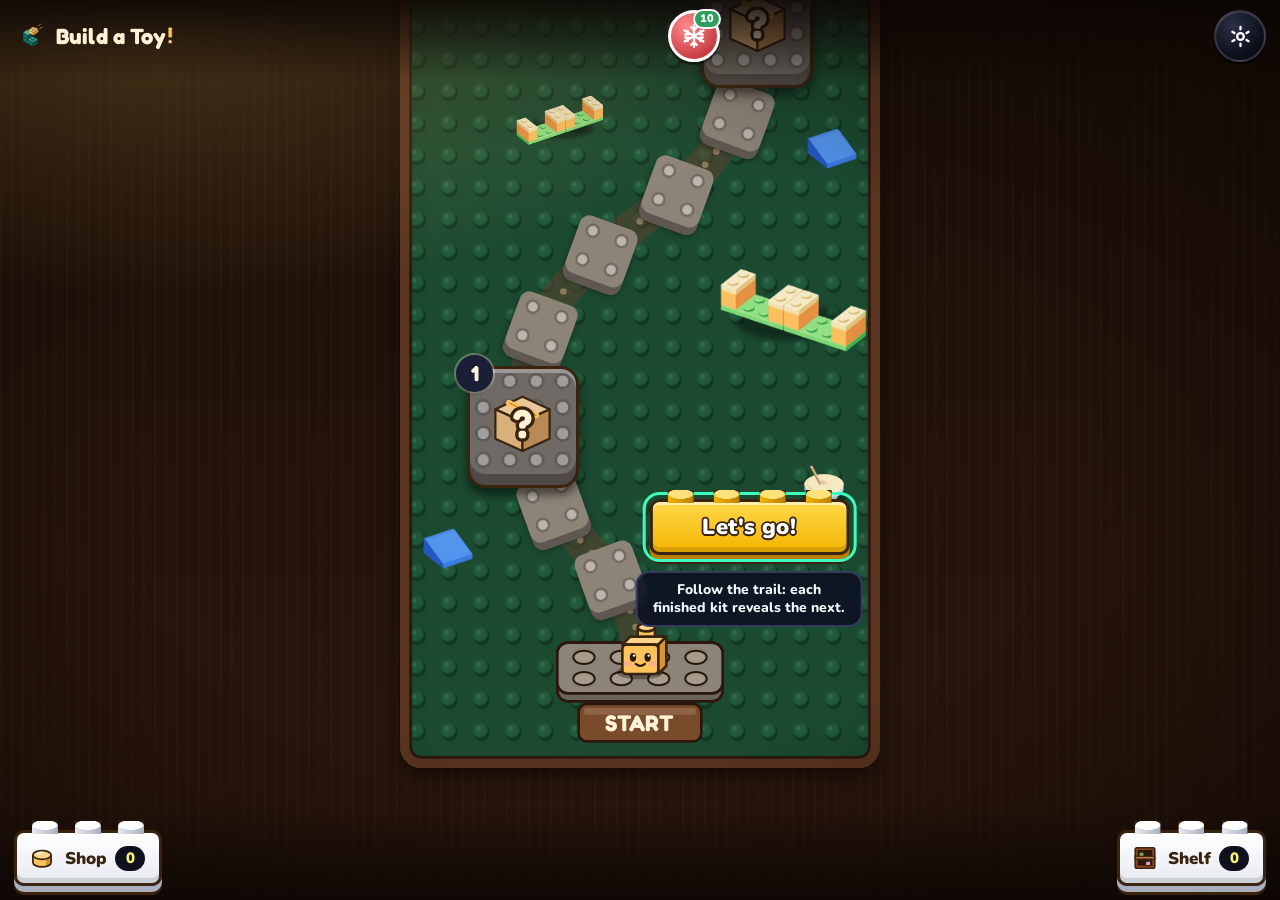
==== commit 4460f244: "Nome das cores das peças traduzido em todos os níveis (bat-15bf9a98e8f6) Co-Authored-By: Claude Opus" ====
--- a/index.html
+++ b/index.html
@@ -12,7 +12,7 @@
 <link rel="manifest" href="./manifest.webmanifest">
 <title>Build a Toy!</title>
 <link rel="icon" href="data:,">
-  <script type="module" crossorigin src="./assets/index-BTfBE7_G.js"></script>
+  <script type="module" crossorigin src="./assets/index-e2r4DnkM.js"></script>
   <link rel="stylesheet" crossorigin href="./assets/index-BDLgvwLR.css">
 </head>
 <body>
